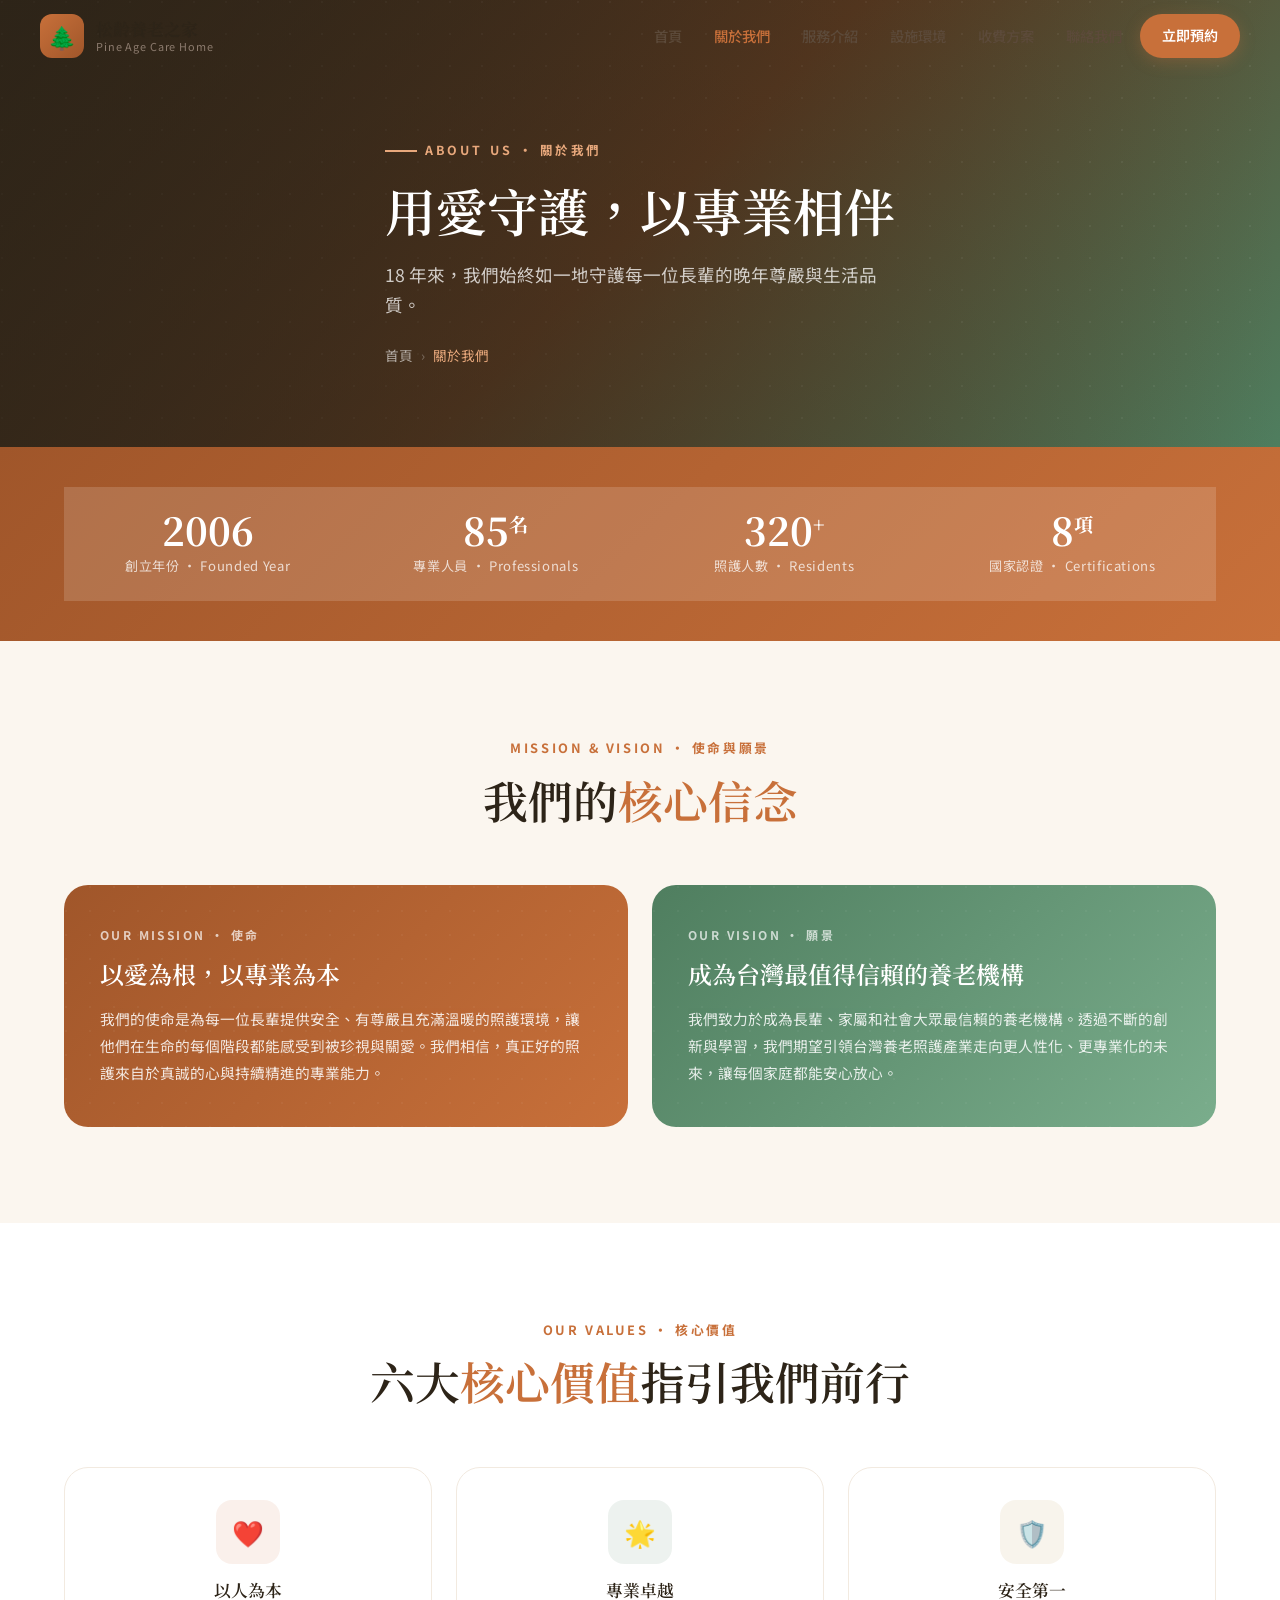
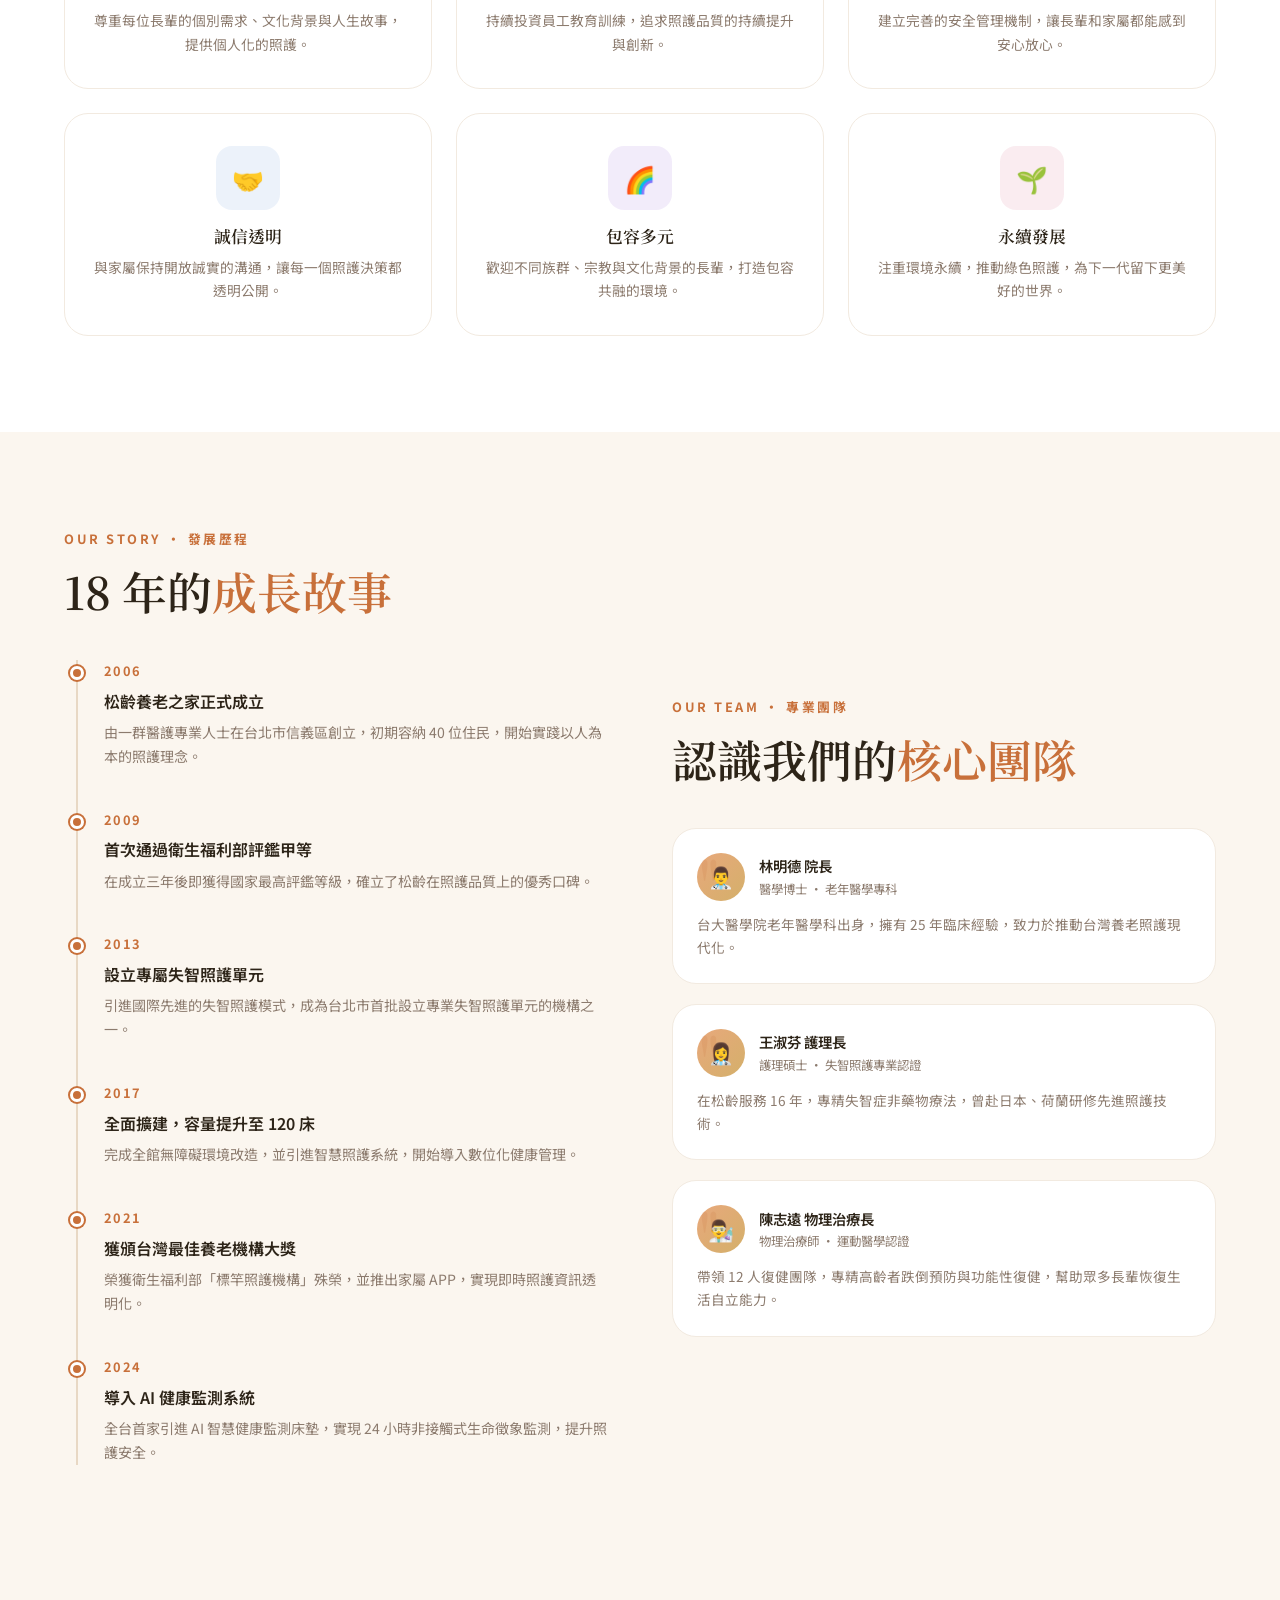
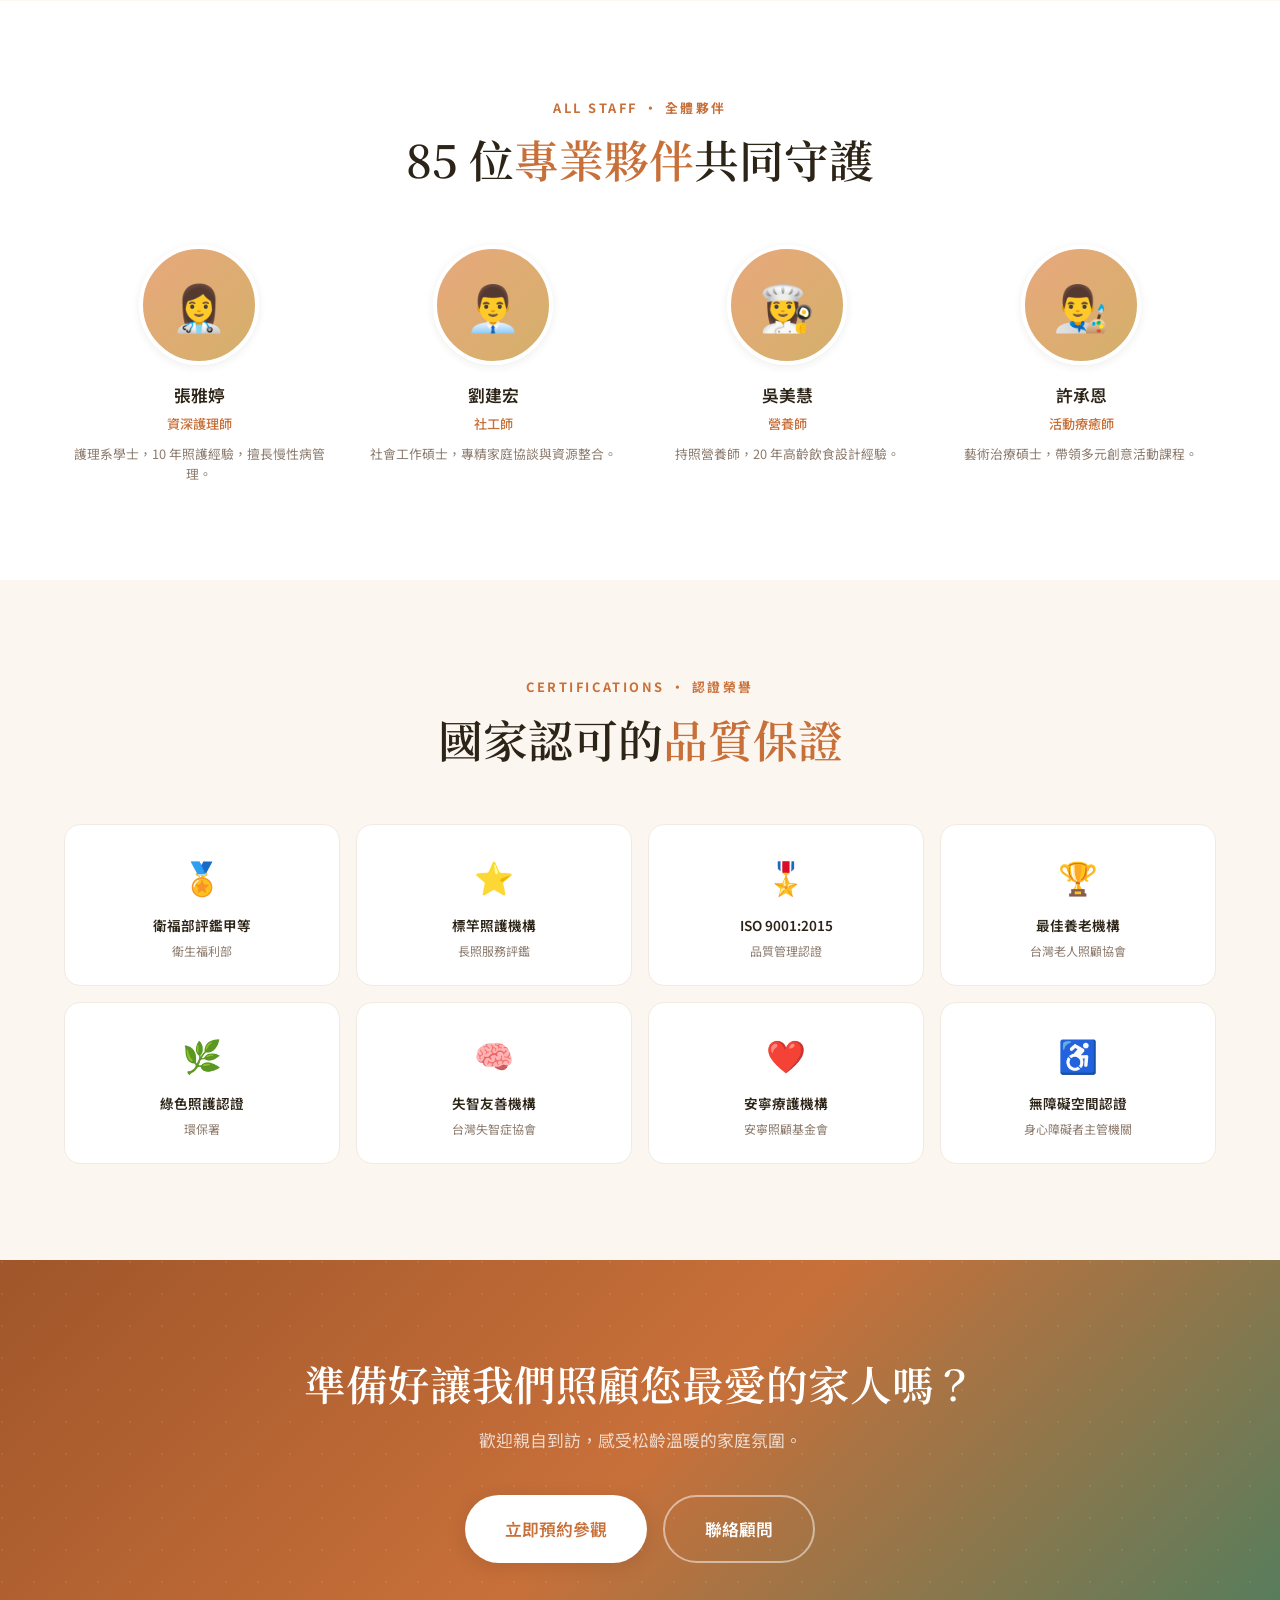
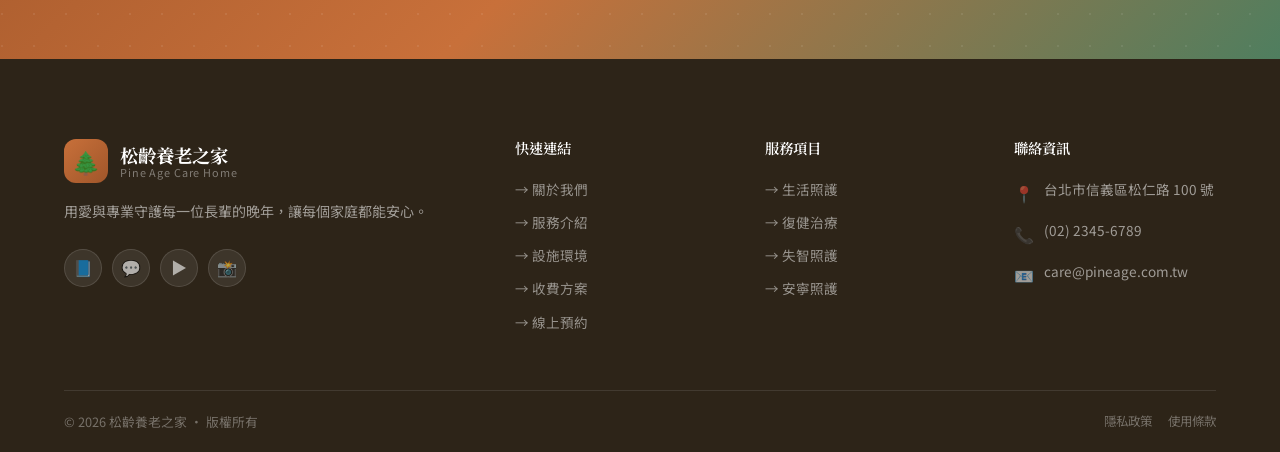
==== about.html @ 7d37696f "Initial commit: 松齡養老之家網站" ====
<!DOCTYPE html>
<html lang="zh-TW">
<head>
  <meta charset="UTF-8">
  <meta name="viewport" content="width=device-width, initial-scale=1.0">
  <title>關於我們 | 松齡養老之家</title>
  <link rel="stylesheet" href="css/style.css">
  <style>
    .timeline { position: relative; padding-left: 40px; }
    .timeline::before { content:''; position:absolute; left:12px; top:0; bottom:0; width:2px; background:var(--border); }

    .timeline-item { position:relative; margin-bottom:40px; }
    .timeline-item::before {
      content:'';
      position:absolute;
      left:-34px; top:6px;
      width:14px; height:14px;
      border-radius:50%;
      background:var(--primary);
      border:3px solid var(--bg-white);
      box-shadow:0 0 0 2px var(--primary);
    }

    .timeline-year { font-size:.8rem; font-weight:700; color:var(--primary); letter-spacing:.1em; margin-bottom:6px; }
    .timeline-title { font-size:1rem; font-weight:600; margin-bottom:6px; }
    .timeline-desc { font-size:.88rem; color:var(--text-light); line-height:1.7; }

    .values-grid { display:grid; grid-template-columns:repeat(3,1fr); gap:24px; }
    @media(max-width:800px){ .values-grid{ grid-template-columns:1fr 1fr; } }
    @media(max-width:500px){ .values-grid{ grid-template-columns:1fr; } }

    .value-card { padding:32px 28px; text-align:center; }
    .value-card .card-icon { margin:0 auto 16px; }
    .value-card h3 { font-size:1.05rem; margin-bottom:8px; }
    .value-card p  { font-size:.86rem; color:var(--text-light); line-height:1.7; }

    .cert-grid { display:grid; grid-template-columns:repeat(4,1fr); gap:16px; }
    @media(max-width:800px){ .cert-grid{ grid-template-columns:repeat(2,1fr); } }

    .cert-card {
      background:var(--bg-white);
      border:1.5px solid var(--border-light);
      border-radius:var(--radius-md);
      padding:24px 20px;
      text-align:center;
      transition:var(--transition);
    }
    .cert-card:hover { border-color:var(--gold); transform:translateY(-3px); box-shadow:var(--shadow-sm); }
    .cert-icon { font-size:2rem; margin-bottom:10px; }
    .cert-name { font-size:.85rem; font-weight:600; margin-bottom:4px; }
    .cert-org  { font-size:.75rem; color:var(--text-light); }

    .mission-vision {
      display:grid; grid-template-columns:1fr 1fr; gap:24px;
    }
    @media(max-width:600px){ .mission-vision{ grid-template-columns:1fr; } }

    .mv-card {
      padding:40px 36px;
      border-radius:var(--radius-lg);
      position:relative;
      overflow:hidden;
    }
    .mv-card::before {
      content:'';
      position:absolute; inset:0;
      opacity:.04;
      background-image:radial-gradient(circle at 2px 2px,currentColor 1px,transparent 0);
      background-size:24px 24px;
    }
    .mv-card.mission { background:linear-gradient(135deg,var(--primary-dark),var(--primary)); color:#fff; }
    .mv-card.vision  { background:linear-gradient(135deg,var(--secondary),var(--secondary-light)); color:#fff; }

    .mv-label { font-size:.75rem; font-weight:700; letter-spacing:.2em; text-transform:uppercase; opacity:.7; margin-bottom:12px; }
    .mv-card h3 { font-size:1.5rem; margin-bottom:16px; color:#fff; }
    .mv-card p  { font-size:.92rem; line-height:1.85; opacity:.85; }
  </style>
</head>
<body>

<nav class="navbar scrolled" id="navbar">
  <div class="nav-inner">
    <a href="index.html" class="nav-logo">
      <div class="nav-logo-icon">🌲</div>
      <div class="nav-logo-text">
        <div class="nav-logo-zh">松齡養老之家</div>
        <div class="nav-logo-en">Pine Age Care Home</div>
      </div>
    </a>
    <div class="nav-links" id="navLinks">
      <a href="index.html"      class="nav-link">首頁</a>
      <a href="about.html"      class="nav-link active">關於我們</a>
      <a href="services.html"   class="nav-link">服務介紹</a>
      <a href="facilities.html" class="nav-link">設施環境</a>
      <a href="pricing.html"    class="nav-link">收費方案</a>
      <a href="contact.html"    class="nav-link">聯絡我們</a>
      <a href="booking.html"    class="nav-link nav-cta">立即預約</a>
    </div>
    <button class="nav-hamburger" id="hamburger"><span></span><span></span><span></span></button>
  </div>
</nav>

<!-- Hero -->
<section class="page-hero">
  <div class="page-hero-bg"></div>
  <div class="page-hero-pattern"></div>
  <div class="page-hero-overlay"></div>
  <div class="container page-hero-content">
    <div class="page-hero-label">About Us · 關於我們</div>
    <h1>用愛守護，以專業相伴</h1>
    <p>18 年來，我們始終如一地守護每一位長輩的晚年尊嚴與生活品質。</p>
    <div class="breadcrumb">
      <a href="index.html">首頁</a>
      <span class="sep">›</span>
      <span class="current">關於我們</span>
    </div>
  </div>
</section>

<!-- Stats -->
<div class="stats-bar">
  <div class="container">
    <div class="stats-grid">
      <div class="stat-item reveal">
        <div class="stat-number"><span data-count="2006">0</span></div>
        <div class="stat-label">創立年份 · Founded Year</div>
      </div>
      <div class="stat-item reveal delay-1">
        <div class="stat-number"><span data-count="85">0</span><sup>名</sup></div>
        <div class="stat-label">專業人員 · Professionals</div>
      </div>
      <div class="stat-item reveal delay-2">
        <div class="stat-number"><span data-count="320">0</span><sup>+</sup></div>
        <div class="stat-label">照護人數 · Residents</div>
      </div>
      <div class="stat-item reveal delay-3">
        <div class="stat-number"><span data-count="8">0</span><sup>項</sup></div>
        <div class="stat-label">國家認證 · Certifications</div>
      </div>
    </div>
  </div>
</div>

<!-- Mission & Vision -->
<section class="section bg-cream">
  <div class="container">
    <div class="section-header center">
      <span class="section-label">Mission & Vision · 使命與願景</span>
      <h2 class="section-title">我們的<span>核心信念</span></h2>
    </div>
    <div class="mission-vision reveal">
      <div class="mv-card mission">
        <div class="mv-label">Our Mission · 使命</div>
        <h3>以愛為根，以專業為本</h3>
        <p>我們的使命是為每一位長輩提供安全、有尊嚴且充滿溫暖的照護環境，讓他們在生命的每個階段都能感受到被珍視與關愛。我們相信，真正好的照護來自於真誠的心與持續精進的專業能力。</p>
      </div>
      <div class="mv-card vision">
        <div class="mv-label">Our Vision · 願景</div>
        <h3>成為台灣最值得信賴的養老機構</h3>
        <p>我們致力於成為長輩、家屬和社會大眾最信賴的養老機構。透過不斷的創新與學習，我們期望引領台灣養老照護產業走向更人性化、更專業化的未來，讓每個家庭都能安心放心。</p>
      </div>
    </div>
  </div>
</section>

<!-- Values -->
<section class="section bg-white">
  <div class="container">
    <div class="section-header center">
      <span class="section-label">Our Values · 核心價值</span>
      <h2 class="section-title">六大<span>核心價值</span>指引我們前行</h2>
    </div>
    <div class="values-grid">
      <div class="card value-card reveal">
        <div class="card-icon orange">❤️</div>
        <h3>以人為本</h3>
        <p>尊重每位長輩的個別需求、文化背景與人生故事，提供個人化的照護。</p>
      </div>
      <div class="card value-card reveal delay-1">
        <div class="card-icon green">🌟</div>
        <h3>專業卓越</h3>
        <p>持續投資員工教育訓練，追求照護品質的持續提升與創新。</p>
      </div>
      <div class="card value-card reveal delay-2">
        <div class="card-icon gold">🛡️</div>
        <h3>安全第一</h3>
        <p>建立完善的安全管理機制，讓長輩和家屬都能感到安心放心。</p>
      </div>
      <div class="card value-card reveal">
        <div class="card-icon blue">🤝</div>
        <h3>誠信透明</h3>
        <p>與家屬保持開放誠實的溝通，讓每一個照護決策都透明公開。</p>
      </div>
      <div class="card value-card reveal delay-1">
        <div class="card-icon purple">🌈</div>
        <h3>包容多元</h3>
        <p>歡迎不同族群、宗教與文化背景的長輩，打造包容共融的環境。</p>
      </div>
      <div class="card value-card reveal delay-2">
        <div class="card-icon rose">🌱</div>
        <h3>永續發展</h3>
        <p>注重環境永續，推動綠色照護，為下一代留下更美好的世界。</p>
      </div>
    </div>
  </div>
</section>

<!-- History Timeline -->
<section class="section bg-cream">
  <div class="container">
    <div class="grid-2" style="gap:64px;">
      <div class="reveal">
        <span class="section-label">Our Story · 發展歷程</span>
        <h2 class="section-title" style="margin-bottom:40px;">18 年的<span>成長故事</span></h2>
        <div class="timeline">
          <div class="timeline-item">
            <div class="timeline-year">2006</div>
            <div class="timeline-title">松齡養老之家正式成立</div>
            <div class="timeline-desc">由一群醫護專業人士在台北市信義區創立，初期容納 40 位住民，開始實踐以人為本的照護理念。</div>
          </div>
          <div class="timeline-item">
            <div class="timeline-year">2009</div>
            <div class="timeline-title">首次通過衛生福利部評鑑甲等</div>
            <div class="timeline-desc">在成立三年後即獲得國家最高評鑑等級，確立了松齡在照護品質上的優秀口碑。</div>
          </div>
          <div class="timeline-item">
            <div class="timeline-year">2013</div>
            <div class="timeline-title">設立專屬失智照護單元</div>
            <div class="timeline-desc">引進國際先進的失智照護模式，成為台北市首批設立專業失智照護單元的機構之一。</div>
          </div>
          <div class="timeline-item">
            <div class="timeline-year">2017</div>
            <div class="timeline-title">全面擴建，容量提升至 120 床</div>
            <div class="timeline-desc">完成全館無障礙環境改造，並引進智慧照護系統，開始導入數位化健康管理。</div>
          </div>
          <div class="timeline-item">
            <div class="timeline-year">2021</div>
            <div class="timeline-title">獲頒台灣最佳養老機構大獎</div>
            <div class="timeline-desc">榮獲衛生福利部「標竿照護機構」殊榮，並推出家屬 APP，實現即時照護資訊透明化。</div>
          </div>
          <div class="timeline-item">
            <div class="timeline-year">2024</div>
            <div class="timeline-title">導入 AI 健康監測系統</div>
            <div class="timeline-desc">全台首家引進 AI 智慧健康監測床墊，實現 24 小時非接觸式生命徵象監測，提升照護安全。</div>
          </div>
        </div>
      </div>

      <div class="reveal delay-2">
        <span class="section-label">Our Team · 專業團隊</span>
        <h2 class="section-title" style="margin-bottom:40px;">認識我們的<span>核心團隊</span></h2>
        <div style="display:flex;flex-direction:column;gap:20px;">
          <div class="testimonial-card" style="padding:24px;">
            <div class="testimonial-author" style="margin-bottom:12px;">
              <div class="testimonial-avatar">👨‍⚕️</div>
              <div>
                <div class="testimonial-name">林明德 院長</div>
                <div class="testimonial-role">醫學博士 · 老年醫學專科</div>
              </div>
            </div>
            <p style="font-size:.85rem;color:var(--text-light);line-height:1.7;">台大醫學院老年醫學科出身，擁有 25 年臨床經驗，致力於推動台灣養老照護現代化。</p>
          </div>
          <div class="testimonial-card" style="padding:24px;">
            <div class="testimonial-author" style="margin-bottom:12px;">
              <div class="testimonial-avatar">👩‍⚕️</div>
              <div>
                <div class="testimonial-name">王淑芬 護理長</div>
                <div class="testimonial-role">護理碩士 · 失智照護專業認證</div>
              </div>
            </div>
            <p style="font-size:.85rem;color:var(--text-light);line-height:1.7;">在松齡服務 16 年，專精失智症非藥物療法，曾赴日本、荷蘭研修先進照護技術。</p>
          </div>
          <div class="testimonial-card" style="padding:24px;">
            <div class="testimonial-author" style="margin-bottom:12px;">
              <div class="testimonial-avatar">👨‍🔬</div>
              <div>
                <div class="testimonial-name">陳志遠 物理治療長</div>
                <div class="testimonial-role">物理治療師 · 運動醫學認證</div>
              </div>
            </div>
            <p style="font-size:.85rem;color:var(--text-light);line-height:1.7;">帶領 12 人復健團隊，專精高齡者跌倒預防與功能性復健，幫助眾多長輩恢復生活自立能力。</p>
          </div>
        </div>
      </div>
    </div>
  </div>
</section>

<!-- Full Team -->
<section class="section bg-white">
  <div class="container">
    <div class="section-header center">
      <span class="section-label">All Staff · 全體夥伴</span>
      <h2 class="section-title">85 位<span>專業夥伴</span>共同守護</h2>
    </div>
    <div class="team-grid">
      <div class="team-card reveal">
        <div class="team-avatar">👩‍⚕️</div>
        <div class="team-name">張雅婷</div>
        <div class="team-title">資深護理師</div>
        <div class="team-bio">護理系學士，10 年照護經驗，擅長慢性病管理。</div>
      </div>
      <div class="team-card reveal delay-1">
        <div class="team-avatar">👨‍💼</div>
        <div class="team-name">劉建宏</div>
        <div class="team-title">社工師</div>
        <div class="team-bio">社會工作碩士，專精家庭協談與資源整合。</div>
      </div>
      <div class="team-card reveal delay-2">
        <div class="team-avatar">👩‍🍳</div>
        <div class="team-name">吳美慧</div>
        <div class="team-title">營養師</div>
        <div class="team-bio">持照營養師，20 年高齡飲食設計經驗。</div>
      </div>
      <div class="team-card reveal delay-3">
        <div class="team-avatar">👨‍🎨</div>
        <div class="team-name">許承恩</div>
        <div class="team-title">活動療癒師</div>
        <div class="team-bio">藝術治療碩士，帶領多元創意活動課程。</div>
      </div>
    </div>
  </div>
</section>

<!-- Certifications -->
<section class="section bg-cream">
  <div class="container">
    <div class="section-header center">
      <span class="section-label">Certifications · 認證榮譽</span>
      <h2 class="section-title">國家認可的<span>品質保證</span></h2>
    </div>
    <div class="cert-grid">
      <div class="cert-card reveal">
        <div class="cert-icon">🏅</div>
        <div class="cert-name">衛福部評鑑甲等</div>
        <div class="cert-org">衛生福利部</div>
      </div>
      <div class="cert-card reveal delay-1">
        <div class="cert-icon">⭐</div>
        <div class="cert-name">標竿照護機構</div>
        <div class="cert-org">長照服務評鑑</div>
      </div>
      <div class="cert-card reveal delay-2">
        <div class="cert-icon">🎖️</div>
        <div class="cert-name">ISO 9001:2015</div>
        <div class="cert-org">品質管理認證</div>
      </div>
      <div class="cert-card reveal delay-3">
        <div class="cert-icon">🏆</div>
        <div class="cert-name">最佳養老機構</div>
        <div class="cert-org">台灣老人照顧協會</div>
      </div>
      <div class="cert-card reveal">
        <div class="cert-icon">🌿</div>
        <div class="cert-name">綠色照護認證</div>
        <div class="cert-org">環保署</div>
      </div>
      <div class="cert-card reveal delay-1">
        <div class="cert-icon">🧠</div>
        <div class="cert-name">失智友善機構</div>
        <div class="cert-org">台灣失智症協會</div>
      </div>
      <div class="cert-card reveal delay-2">
        <div class="cert-icon">❤️</div>
        <div class="cert-name">安寧療護機構</div>
        <div class="cert-org">安寧照顧基金會</div>
      </div>
      <div class="cert-card reveal delay-3">
        <div class="cert-icon">♿</div>
        <div class="cert-name">無障礙空間認證</div>
        <div class="cert-org">身心障礙者主管機關</div>
      </div>
    </div>
  </div>
</section>

<!-- CTA -->
<section class="cta-section">
  <div class="container" style="position:relative;z-index:1;">
    <h2>準備好讓我們照顧您最愛的家人嗎？</h2>
    <p>歡迎親自到訪，感受松齡溫暖的家庭氛圍。</p>
    <div class="cta-buttons">
      <a href="booking.html" class="btn btn-white btn-lg">立即預約參觀</a>
      <a href="contact.html" class="btn btn-secondary btn-lg" style="border-color:rgba(255,255,255,.5);color:#fff;">聯絡顧問</a>
    </div>
  </div>
</section>

<!-- Footer -->
<footer class="footer">
  <div class="container">
    <div class="footer-grid">
      <div class="footer-brand">
        <div class="nav-logo" style="margin-bottom:16px;">
          <div class="nav-logo-icon">🌲</div>
          <div class="nav-logo-text">
            <div class="nav-logo-zh">松齡養老之家</div>
            <div class="nav-logo-en">Pine Age Care Home</div>
          </div>
        </div>
        <p class="footer-desc">用愛與專業守護每一位長輩的晚年，讓每個家庭都能安心。</p>
        <div class="footer-social">
          <a href="#" class="social-btn">📘</a>
          <a href="#" class="social-btn">💬</a>
          <a href="#" class="social-btn">▶️</a>
          <a href="#" class="social-btn">📸</a>
        </div>
      </div>
      <div class="footer-col">
        <h4>快速連結</h4>
        <div class="footer-links">
          <a href="about.html"      class="footer-link">→ 關於我們</a>
          <a href="services.html"   class="footer-link">→ 服務介紹</a>
          <a href="facilities.html" class="footer-link">→ 設施環境</a>
          <a href="pricing.html"    class="footer-link">→ 收費方案</a>
          <a href="booking.html"    class="footer-link">→ 線上預約</a>
        </div>
      </div>
      <div class="footer-col">
        <h4>服務項目</h4>
        <div class="footer-links">
          <a href="services.html" class="footer-link">→ 生活照護</a>
          <a href="services.html" class="footer-link">→ 復健治療</a>
          <a href="services.html" class="footer-link">→ 失智照護</a>
          <a href="services.html" class="footer-link">→ 安寧照護</a>
        </div>
      </div>
      <div class="footer-col">
        <h4>聯絡資訊</h4>
        <div class="footer-contact-item"><span class="footer-contact-icon">📍</span><span>台北市信義區松仁路 100 號</span></div>
        <div class="footer-contact-item"><span class="footer-contact-icon">📞</span><span>(02) 2345-6789</span></div>
        <div class="footer-contact-item"><span class="footer-contact-icon">📧</span><span>care@pineage.com.tw</span></div>
      </div>
    </div>
    <div class="footer-bottom">
      <div class="footer-copy">© 2026 松齡養老之家 · 版權所有</div>
      <div class="footer-legal"><a href="#">隱私政策</a><a href="#">使用條款</a></div>
    </div>
  </div>
</footer>

<button class="back-to-top" id="backToTop">↑</button>
<div class="toast" id="toast"></div>
<script src="js/main.js"></script>
</body>
</html>
---- css/style.css ----
/* =============================================
   全局樣式 / Global Styles
   ============================================= */
@import url('https://fonts.googleapis.com/css2?family=Noto+Serif+TC:wght@300;400;500;600;700&family=Noto+Sans+TC:wght@300;400;500;700&family=Playfair+Display:ital,wght@0,400;0,700;1,400&display=swap');

:root {
  --primary:        #C8703A;
  --primary-light:  #E8A87C;
  --primary-dark:   #A0562A;
  --secondary:      #4F7E5F;
  --secondary-light:#7AAD8C;
  --gold:           #B8934A;
  --gold-light:     #D4B06A;
  --bg-cream:       #FBF6EF;
  --bg-light:       #FFF9F4;
  --bg-white:       #FFFFFF;
  --text-dark:      #2D2418;
  --text-medium:    #5C4A3A;
  --text-light:     #8C7B6E;
  --border:         #E8D8C4;
  --border-light:   #F2EAE0;
  --shadow-sm:      0 2px 8px rgba(45,36,24,.08);
  --shadow-md:      0 8px 32px rgba(45,36,24,.12);
  --shadow-lg:      0 16px 64px rgba(45,36,24,.16);
  --radius-sm:      8px;
  --radius-md:      16px;
  --radius-lg:      24px;
  --radius-xl:      40px;
  --transition:     all .3s cubic-bezier(.4,0,.2,1);
}

*, *::before, *::after { box-sizing: border-box; margin: 0; padding: 0; }

html { scroll-behavior: smooth; font-size: 16px; }

body {
  font-family: 'Noto Sans TC', 'Helvetica Neue', Arial, sans-serif;
  color: var(--text-dark);
  background: var(--bg-cream);
  line-height: 1.7;
  overflow-x: hidden;
}

img { max-width: 100%; display: block; }
a  { text-decoration: none; color: inherit; }
ul { list-style: none; }

h1,h2,h3,h4,h5 {
  font-family: 'Noto Serif TC', 'Times New Roman', serif;
  line-height: 1.3;
  font-weight: 600;
}

.container { max-width: 1200px; margin: 0 auto; padding: 0 24px; }
.section    { padding: 96px 0; }
.section-sm { padding: 64px 0; }

/* =============================================
   Typography
   ============================================= */
.section-label {
  font-size: .8rem;
  font-weight: 700;
  letter-spacing: .2em;
  text-transform: uppercase;
  color: var(--primary);
  margin-bottom: 12px;
  display: block;
}

.section-title {
  font-size: clamp(1.8rem, 4vw, 2.8rem);
  color: var(--text-dark);
  margin-bottom: 16px;
}

.section-title span { color: var(--primary); }

.section-subtitle {
  font-size: 1.05rem;
  color: var(--text-light);
  max-width: 600px;
  line-height: 1.8;
}

.section-header         { margin-bottom: 56px; }
.section-header.center  { text-align: center; }
.section-header.center .section-subtitle { margin: 0 auto; }

/* =============================================
   Navigation
   ============================================= */
.navbar {
  position: fixed;
  top: 0; left: 0; right: 0;
  z-index: 1000;
  padding: 0 24px;
  transition: var(--transition);
}

.navbar.transparent { background: transparent; }
.navbar.scrolled {
  background: rgba(255,249,244,.97);
  backdrop-filter: blur(12px);
  -webkit-backdrop-filter: blur(12px);
  box-shadow: var(--shadow-sm);
}

.nav-inner {
  max-width: 1200px;
  margin: 0 auto;
  display: flex;
  align-items: center;
  justify-content: space-between;
  height: 72px;
}

.nav-logo {
  display: flex;
  align-items: center;
  gap: 12px;
}

.nav-logo-icon {
  width: 44px; height: 44px;
  background: linear-gradient(135deg, var(--primary), var(--primary-dark));
  border-radius: 12px;
  display: flex; align-items: center; justify-content: center;
  font-size: 1.4rem;
}

.nav-logo-text { line-height: 1.2; }
.nav-logo-zh   { font-family: 'Noto Serif TC', serif; font-size: 1.05rem; font-weight: 700; color: var(--text-dark); }
.nav-logo-en   { font-size: .68rem; color: var(--text-light); letter-spacing: .08em; }

.nav-links {
  display: flex;
  align-items: center;
  gap: 4px;
}

.nav-link {
  padding: 8px 14px;
  border-radius: var(--radius-sm);
  font-size: .9rem;
  font-weight: 500;
  color: var(--text-medium);
  transition: var(--transition);
  position: relative;
}

.nav-link:hover { color: var(--primary); background: rgba(200,112,58,.06); }
.nav-link.active { color: var(--primary); }

.nav-cta {
  padding: 10px 22px;
  background: var(--primary);
  color: #fff !important;
  border-radius: var(--radius-xl);
  font-weight: 600;
  font-size: .88rem;
  transition: var(--transition);
  box-shadow: 0 4px 16px rgba(200,112,58,.3);
}

.nav-cta:hover {
  background: var(--primary-dark);
  transform: translateY(-1px);
  box-shadow: 0 6px 20px rgba(200,112,58,.4);
}

.nav-hamburger {
  display: none;
  flex-direction: column;
  gap: 5px;
  cursor: pointer;
  padding: 8px;
  border-radius: var(--radius-sm);
  transition: var(--transition);
}

.nav-hamburger span {
  width: 24px; height: 2px;
  background: var(--text-dark);
  border-radius: 2px;
  transition: var(--transition);
}

.nav-hamburger.active span:nth-child(1) { transform: rotate(45deg) translate(5px, 5px); }
.nav-hamburger.active span:nth-child(2) { opacity: 0; }
.nav-hamburger.active span:nth-child(3) { transform: rotate(-45deg) translate(5px, -5px); }

@media (max-width: 900px) {
  .nav-hamburger { display: flex; }
  .nav-links {
    position: fixed;
    top: 72px; left: 0; right: 0;
    background: rgba(255,249,244,.98);
    backdrop-filter: blur(12px);
    flex-direction: column;
    padding: 24px;
    gap: 8px;
    transform: translateY(-120%);
    transition: var(--transition);
    box-shadow: var(--shadow-md);
  }
  .nav-links.open { transform: translateY(0); }
  .nav-link { width: 100%; text-align: center; padding: 12px; }
}

/* =============================================
   Buttons
   ============================================= */
.btn {
  display: inline-flex;
  align-items: center;
  gap: 8px;
  padding: 14px 32px;
  border-radius: var(--radius-xl);
  font-weight: 600;
  font-size: .95rem;
  cursor: pointer;
  border: none;
  transition: var(--transition);
  font-family: inherit;
}

.btn-primary {
  background: var(--primary);
  color: #fff;
  box-shadow: 0 4px 20px rgba(200,112,58,.35);
}

.btn-primary:hover {
  background: var(--primary-dark);
  transform: translateY(-2px);
  box-shadow: 0 8px 28px rgba(200,112,58,.45);
}

.btn-secondary {
  background: transparent;
  color: var(--primary);
  border: 2px solid var(--primary);
}

.btn-secondary:hover {
  background: var(--primary);
  color: #fff;
  transform: translateY(-2px);
}

.btn-white {
  background: #fff;
  color: var(--primary);
  box-shadow: 0 4px 20px rgba(0,0,0,.1);
}

.btn-white:hover {
  transform: translateY(-2px);
  box-shadow: 0 8px 28px rgba(0,0,0,.15);
}

.btn-gold {
  background: linear-gradient(135deg, var(--gold), var(--gold-light));
  color: #fff;
  box-shadow: 0 4px 20px rgba(184,147,74,.35);
}

.btn-gold:hover {
  transform: translateY(-2px);
  box-shadow: 0 8px 28px rgba(184,147,74,.45);
}

.btn-lg { padding: 18px 40px; font-size: 1.05rem; }
.btn-sm { padding: 10px 22px; font-size: .85rem; }

/* =============================================
   Hero
   ============================================= */
.page-hero {
  min-height: 400px;
  display: flex;
  align-items: center;
  position: relative;
  overflow: hidden;
  padding: 140px 0 80px;
}

.page-hero-bg {
  position: absolute;
  inset: 0;
  background: linear-gradient(135deg, #2D2418 0%, #5C3A20 50%, #4F7E5F 100%);
}

.page-hero-pattern {
  position: absolute;
  inset: 0;
  opacity: .06;
  background-image: radial-gradient(circle at 2px 2px, #fff 1px, transparent 0);
  background-size: 32px 32px;
}

.page-hero-overlay {
  position: absolute;
  inset: 0;
  background: linear-gradient(to right, rgba(45,36,24,.7) 0%, transparent 100%);
}

.page-hero-content { position: relative; z-index: 1; }

.page-hero-label {
  font-size: .78rem;
  font-weight: 700;
  letter-spacing: .25em;
  text-transform: uppercase;
  color: var(--primary-light);
  margin-bottom: 16px;
  display: flex;
  align-items: center;
  gap: 8px;
}

.page-hero-label::before {
  content: '';
  width: 32px; height: 2px;
  background: var(--primary-light);
}

.page-hero h1 {
  font-size: clamp(2rem, 5vw, 3.2rem);
  color: #fff;
  margin-bottom: 16px;
}

.page-hero p {
  font-size: 1.1rem;
  color: rgba(255,255,255,.75);
  max-width: 500px;
}

.breadcrumb {
  display: flex;
  align-items: center;
  gap: 8px;
  margin-top: 24px;
  font-size: .85rem;
  color: rgba(255,255,255,.6);
}

.breadcrumb a { color: rgba(255,255,255,.6); transition: var(--transition); }
.breadcrumb a:hover { color: var(--primary-light); }
.breadcrumb .sep { opacity: .5; }
.breadcrumb .current { color: var(--primary-light); }

/* =============================================
   Cards
   ============================================= */
.card {
  background: var(--bg-white);
  border-radius: var(--radius-lg);
  border: 1px solid var(--border-light);
  overflow: hidden;
  transition: var(--transition);
}

.card:hover {
  transform: translateY(-4px);
  box-shadow: var(--shadow-md);
}

.card-icon {
  width: 64px; height: 64px;
  border-radius: var(--radius-md);
  display: flex;
  align-items: center;
  justify-content: center;
  font-size: 1.6rem;
  margin-bottom: 20px;
}

.card-icon.orange  { background: rgba(200,112,58,.1); }
.card-icon.green   { background: rgba(79,126,95,.1); }
.card-icon.gold    { background: rgba(184,147,74,.1); }
.card-icon.blue    { background: rgba(74,124,200,.1); }
.card-icon.purple  { background: rgba(124,74,200,.1); }
.card-icon.rose    { background: rgba(200,74,112,.1); }

/* =============================================
   Forms
   ============================================= */
.form-group { margin-bottom: 24px; }

.form-label {
  display: block;
  font-size: .88rem;
  font-weight: 600;
  color: var(--text-medium);
  margin-bottom: 8px;
}

.form-label .required { color: var(--primary); margin-left: 2px; }

.form-control {
  width: 100%;
  padding: 14px 18px;
  border: 1.5px solid var(--border);
  border-radius: var(--radius-sm);
  font-size: .95rem;
  font-family: inherit;
  color: var(--text-dark);
  background: var(--bg-white);
  transition: var(--transition);
  outline: none;
}

.form-control:focus {
  border-color: var(--primary);
  box-shadow: 0 0 0 3px rgba(200,112,58,.1);
}

.form-control::placeholder { color: var(--text-light); }

select.form-control { cursor: pointer; }
textarea.form-control { resize: vertical; min-height: 120px; }

.form-row { display: grid; grid-template-columns: 1fr 1fr; gap: 20px; }
@media (max-width: 600px) { .form-row { grid-template-columns: 1fr; } }

.form-check {
  display: flex;
  align-items: center;
  gap: 10px;
  cursor: pointer;
  font-size: .9rem;
  color: var(--text-medium);
}

.form-check input[type="checkbox"],
.form-check input[type="radio"] {
  width: 18px; height: 18px;
  accent-color: var(--primary);
  cursor: pointer;
}

/* =============================================
   Stats Bar
   ============================================= */
.stats-bar {
  background: linear-gradient(135deg, var(--primary-dark) 0%, var(--primary) 100%);
  padding: 40px 0;
}

.stats-grid {
  display: grid;
  grid-template-columns: repeat(4, 1fr);
  gap: 1px;
  background: rgba(255,255,255,.15);
}

@media (max-width: 700px) { .stats-grid { grid-template-columns: repeat(2, 1fr); } }

.stat-item {
  background: transparent;
  padding: 24px;
  text-align: center;
}

.stat-number {
  font-family: 'Noto Serif TC', serif;
  font-size: 2.4rem;
  font-weight: 700;
  color: #fff;
  line-height: 1;
  margin-bottom: 6px;
}

.stat-number sup { font-size: 1.2rem; }
.stat-label { font-size: .82rem; color: rgba(255,255,255,.75); letter-spacing: .05em; }

/* =============================================
   Testimonials
   ============================================= */
.testimonial-card {
  background: var(--bg-white);
  border-radius: var(--radius-lg);
  padding: 36px;
  border: 1px solid var(--border-light);
  position: relative;
}

.testimonial-card::before {
  content: '"';
  font-family: 'Playfair Display', serif;
  font-size: 5rem;
  color: var(--primary);
  opacity: .15;
  position: absolute;
  top: 16px; left: 24px;
  line-height: 1;
}

.testimonial-stars { color: #F5A623; font-size: 1.1rem; margin-bottom: 16px; }
.testimonial-text { color: var(--text-medium); line-height: 1.8; margin-bottom: 24px; font-size: .95rem; }

.testimonial-author {
  display: flex;
  align-items: center;
  gap: 14px;
}

.testimonial-avatar {
  width: 48px; height: 48px;
  border-radius: 50%;
  display: flex;
  align-items: center;
  justify-content: center;
  font-size: 1.3rem;
  background: linear-gradient(135deg, var(--primary-light), var(--gold-light));
  flex-shrink: 0;
}

.testimonial-name { font-weight: 600; font-size: .9rem; }
.testimonial-role { font-size: .78rem; color: var(--text-light); }

/* =============================================
   Gallery / Lightbox
   ============================================= */
.gallery-grid {
  display: grid;
  grid-template-columns: repeat(3, 1fr);
  gap: 16px;
}

@media (max-width: 768px) { .gallery-grid { grid-template-columns: repeat(2, 1fr); } }
@media (max-width: 480px) { .gallery-grid { grid-template-columns: 1fr; } }

.gallery-item {
  border-radius: var(--radius-md);
  overflow: hidden;
  cursor: pointer;
  position: relative;
  aspect-ratio: 4/3;
  background: var(--bg-cream);
}

.gallery-item.tall { grid-row: span 2; aspect-ratio: auto; }
.gallery-item.wide { grid-column: span 2; }

.gallery-thumb {
  width: 100%; height: 100%;
  object-fit: cover;
  transition: transform .5s ease;
}

.gallery-item:hover .gallery-thumb { transform: scale(1.05); }

.gallery-overlay {
  position: absolute;
  inset: 0;
  background: linear-gradient(to top, rgba(45,36,24,.7) 0%, transparent 60%);
  opacity: 0;
  transition: var(--transition);
  display: flex;
  align-items: flex-end;
  padding: 20px;
}

.gallery-item:hover .gallery-overlay { opacity: 1; }

.gallery-caption { color: #fff; font-size: .88rem; font-weight: 500; }

.gallery-zoom {
  position: absolute;
  top: 50%; left: 50%;
  transform: translate(-50%, -50%) scale(.7);
  opacity: 0;
  width: 48px; height: 48px;
  background: rgba(255,255,255,.9);
  border-radius: 50%;
  display: flex;
  align-items: center;
  justify-content: center;
  font-size: 1.2rem;
  transition: var(--transition);
}

.gallery-item:hover .gallery-zoom {
  opacity: 1;
  transform: translate(-50%, -50%) scale(1);
}

/* Lightbox */
.lightbox {
  position: fixed;
  inset: 0;
  z-index: 9999;
  background: rgba(0,0,0,.95);
  display: flex;
  align-items: center;
  justify-content: center;
  opacity: 0;
  pointer-events: none;
  transition: opacity .3s ease;
}

.lightbox.open { opacity: 1; pointer-events: all; }

.lightbox-img {
  max-width: 90vw;
  max-height: 85vh;
  border-radius: var(--radius-md);
  object-fit: contain;
}

.lightbox-close {
  position: absolute;
  top: 24px; right: 24px;
  width: 44px; height: 44px;
  background: rgba(255,255,255,.1);
  border: 1px solid rgba(255,255,255,.2);
  border-radius: 50%;
  color: #fff;
  font-size: 1.2rem;
  cursor: pointer;
  display: flex;
  align-items: center;
  justify-content: center;
  transition: var(--transition);
}

.lightbox-close:hover { background: rgba(255,255,255,.2); }

.lightbox-nav {
  position: absolute;
  top: 50%;
  transform: translateY(-50%);
  width: 48px; height: 48px;
  background: rgba(255,255,255,.1);
  border: 1px solid rgba(255,255,255,.2);
  border-radius: 50%;
  color: #fff;
  font-size: 1.3rem;
  cursor: pointer;
  display: flex;
  align-items: center;
  justify-content: center;
  transition: var(--transition);
}

.lightbox-nav:hover { background: rgba(255,255,255,.25); }
.lightbox-prev { left: 24px; }
.lightbox-next { right: 24px; }

.lightbox-caption {
  position: absolute;
  bottom: 24px; left: 0; right: 0;
  text-align: center;
  color: rgba(255,255,255,.8);
  font-size: .9rem;
}

/* =============================================
   Virtual Tour
   ============================================= */
.tour-viewer {
  position: relative;
  width: 100%;
  height: 500px;
  border-radius: var(--radius-lg);
  overflow: hidden;
  background: #1a1a2e;
  cursor: grab;
}

.tour-viewer:active { cursor: grabbing; }

.tour-scene {
  width: 100%;
  height: 100%;
  display: flex;
  transition: background .5s ease;
}

.tour-panorama {
  position: absolute;
  inset: 0;
  display: flex;
  align-items: center;
  justify-content: center;
  overflow: hidden;
}

.tour-bg {
  position: absolute;
  width: 300%;
  height: 100%;
  display: flex;
  align-items: center;
  transition: transform .1s ease-out;
}

.tour-room {
  display: none;
  position: absolute;
  inset: 0;
  align-items: center;
  justify-content: center;
  flex-direction: column;
}

.tour-room.active { display: flex; }

.tour-controls {
  position: absolute;
  bottom: 24px;
  left: 50%;
  transform: translateX(-50%);
  display: flex;
  gap: 8px;
  background: rgba(0,0,0,.5);
  backdrop-filter: blur(8px);
  padding: 12px 20px;
  border-radius: var(--radius-xl);
}

.tour-btn {
  padding: 8px 18px;
  border-radius: var(--radius-xl);
  border: 1.5px solid rgba(255,255,255,.3);
  background: transparent;
  color: rgba(255,255,255,.8);
  font-size: .8rem;
  cursor: pointer;
  font-family: inherit;
  transition: var(--transition);
  white-space: nowrap;
}

.tour-btn.active, .tour-btn:hover {
  background: var(--primary);
  border-color: var(--primary);
  color: #fff;
}

.tour-hotspots {
  position: absolute;
  inset: 0;
  pointer-events: none;
}

.hotspot {
  position: absolute;
  width: 36px; height: 36px;
  background: rgba(200,112,58,.8);
  border: 2px solid #fff;
  border-radius: 50%;
  display: flex;
  align-items: center;
  justify-content: center;
  cursor: pointer;
  pointer-events: all;
  font-size: .85rem;
  color: #fff;
  transition: var(--transition);
  animation: hotspot-pulse 2s infinite;
}

.hotspot:hover { transform: scale(1.2); }

@keyframes hotspot-pulse {
  0%,100% { box-shadow: 0 0 0 0 rgba(200,112,58,.4); }
  50%      { box-shadow: 0 0 0 12px rgba(200,112,58,0); }
}

.hotspot-label {
  position: absolute;
  bottom: calc(100% + 8px);
  left: 50%;
  transform: translateX(-50%);
  background: var(--text-dark);
  color: #fff;
  font-size: .72rem;
  padding: 4px 10px;
  border-radius: var(--radius-sm);
  white-space: nowrap;
  opacity: 0;
  transition: var(--transition);
  pointer-events: none;
}

.hotspot:hover .hotspot-label { opacity: 1; }

.tour-info {
  position: absolute;
  top: 20px; left: 20px;
  background: rgba(0,0,0,.5);
  backdrop-filter: blur(8px);
  padding: 12px 18px;
  border-radius: var(--radius-sm);
  color: #fff;
}

.tour-info-title { font-size: .95rem; font-weight: 600; margin-bottom: 2px; }
.tour-info-sub   { font-size: .75rem; color: rgba(255,255,255,.65); }

.tour-nav-hint {
  position: absolute;
  top: 20px; right: 20px;
  background: rgba(0,0,0,.5);
  backdrop-filter: blur(8px);
  padding: 8px 14px;
  border-radius: var(--radius-sm);
  color: rgba(255,255,255,.7);
  font-size: .75rem;
  display: flex;
  align-items: center;
  gap: 6px;
}

/* =============================================
   Pricing
   ============================================= */
.pricing-grid {
  display: grid;
  grid-template-columns: repeat(3, 1fr);
  gap: 24px;
  align-items: stretch;
}

@media (max-width: 900px) { .pricing-grid { grid-template-columns: 1fr; max-width: 480px; margin: 0 auto; } }

.pricing-card {
  background: var(--bg-white);
  border-radius: var(--radius-lg);
  border: 1.5px solid var(--border-light);
  padding: 40px 36px;
  transition: var(--transition);
  position: relative;
  overflow: hidden;
}

.pricing-card:hover { transform: translateY(-6px); box-shadow: var(--shadow-lg); }

.pricing-card.featured {
  background: linear-gradient(145deg, var(--text-dark) 0%, #3D2A18 100%);
  border-color: var(--primary);
  color: #fff;
}

.pricing-badge {
  position: absolute;
  top: 20px; right: -28px;
  background: var(--gold);
  color: #fff;
  font-size: .72rem;
  font-weight: 700;
  padding: 4px 40px;
  transform: rotate(45deg);
  letter-spacing: .08em;
}

.pricing-tier { font-size: .78rem; font-weight: 700; letter-spacing: .2em; text-transform: uppercase; color: var(--primary); margin-bottom: 8px; }
.pricing-card.featured .pricing-tier { color: var(--primary-light); }

.pricing-name { font-size: 1.6rem; font-weight: 700; margin-bottom: 12px; }
.pricing-desc { font-size: .88rem; color: var(--text-light); margin-bottom: 32px; line-height: 1.6; }
.pricing-card.featured .pricing-desc { color: rgba(255,255,255,.6); }

.pricing-price {
  display: flex;
  align-items: flex-end;
  gap: 4px;
  margin-bottom: 8px;
}

.pricing-currency { font-size: 1.4rem; font-weight: 600; color: var(--primary); line-height: 1.4; }
.pricing-card.featured .pricing-currency { color: var(--primary-light); }
.pricing-amount { font-family: 'Noto Serif TC', serif; font-size: 3rem; font-weight: 700; line-height: 1; }
.pricing-period { font-size: .85rem; color: var(--text-light); margin-bottom: 32px; }
.pricing-card.featured .pricing-period { color: rgba(255,255,255,.5); }

.pricing-features { margin-bottom: 36px; }
.pricing-feature {
  display: flex;
  align-items: center;
  gap: 12px;
  padding: 10px 0;
  border-bottom: 1px solid var(--border-light);
  font-size: .88rem;
  color: var(--text-medium);
}

.pricing-card.featured .pricing-feature { border-color: rgba(255,255,255,.1); color: rgba(255,255,255,.8); }

.pricing-feature:last-child { border-bottom: none; }

.feature-check { color: var(--secondary); font-size: 1rem; flex-shrink: 0; }
.feature-x     { color: #ccc; font-size: 1rem; flex-shrink: 0; }

/* =============================================
   Team Cards
   ============================================= */
.team-grid { display: grid; grid-template-columns: repeat(4, 1fr); gap: 24px; }
@media (max-width: 1000px) { .team-grid { grid-template-columns: repeat(2, 1fr); } }
@media (max-width: 500px)  { .team-grid { grid-template-columns: 1fr; } }

.team-card {
  text-align: center;
  transition: var(--transition);
}

.team-card:hover { transform: translateY(-4px); }

.team-avatar {
  width: 120px; height: 120px;
  border-radius: 50%;
  margin: 0 auto 16px;
  display: flex;
  align-items: center;
  justify-content: center;
  font-size: 2.8rem;
  background: linear-gradient(135deg, var(--primary-light), var(--gold-light));
  border: 4px solid var(--bg-white);
  box-shadow: var(--shadow-sm);
}

.team-name   { font-size: 1.05rem; font-weight: 600; margin-bottom: 4px; }
.team-title  { font-size: .82rem; color: var(--primary); margin-bottom: 8px; font-weight: 500; }
.team-bio    { font-size: .8rem; color: var(--text-light); line-height: 1.6; }

/* =============================================
   FAQ Accordion
   ============================================= */
.faq-item {
  border: 1.5px solid var(--border-light);
  border-radius: var(--radius-md);
  margin-bottom: 12px;
  overflow: hidden;
  transition: var(--transition);
}

.faq-item:hover { border-color: var(--primary); }

.faq-question {
  display: flex;
  align-items: center;
  justify-content: space-between;
  padding: 20px 24px;
  cursor: pointer;
  font-weight: 600;
  font-size: .95rem;
  color: var(--text-dark);
  background: var(--bg-white);
  transition: var(--transition);
  gap: 16px;
}

.faq-question:hover { color: var(--primary); }

.faq-icon {
  width: 28px; height: 28px;
  border-radius: 50%;
  background: var(--bg-cream);
  display: flex;
  align-items: center;
  justify-content: center;
  font-size: .85rem;
  color: var(--primary);
  flex-shrink: 0;
  transition: var(--transition);
}

.faq-item.open .faq-icon { background: var(--primary); color: #fff; transform: rotate(45deg); }

.faq-answer {
  max-height: 0;
  overflow: hidden;
  transition: max-height .35s ease;
  background: var(--bg-light);
}

.faq-answer-inner {
  padding: 0 24px 20px;
  font-size: .9rem;
  color: var(--text-medium);
  line-height: 1.8;
}

.faq-item.open .faq-answer { max-height: 300px; }

/* =============================================
   Booking Steps
   ============================================= */
.booking-steps {
  display: flex;
  align-items: center;
  justify-content: center;
  margin-bottom: 56px;
  gap: 0;
}

.step {
  display: flex;
  align-items: center;
  gap: 12px;
  flex: 1;
  max-width: 200px;
}

.step-num {
  width: 40px; height: 40px;
  border-radius: 50%;
  background: var(--border);
  color: var(--text-light);
  display: flex;
  align-items: center;
  justify-content: center;
  font-weight: 700;
  font-size: .9rem;
  flex-shrink: 0;
  transition: var(--transition);
  border: 2px solid transparent;
}

.step.active .step-num   { background: var(--primary); color: #fff; border-color: var(--primary); }
.step.done .step-num     { background: var(--secondary); color: #fff; border-color: var(--secondary); }
.step-text               { font-size: .8rem; }
.step-label              { font-weight: 600; color: var(--text-dark); font-size: .82rem; }
.step-sublabel           { color: var(--text-light); font-size: .72rem; }
.step.active .step-label { color: var(--primary); }

.step-connector {
  flex: 1;
  height: 2px;
  background: var(--border);
  margin: 0 8px;
  transition: var(--transition);
}

.step-connector.done { background: var(--secondary); }

@media (max-width: 600px) {
  .booking-steps { gap: 4px; }
  .step-text     { display: none; }
}

.booking-panel { display: none; }
.booking-panel.active { display: block; }

.service-options { display: grid; grid-template-columns: repeat(3, 1fr); gap: 16px; margin-bottom: 32px; }
@media (max-width: 700px) { .service-options { grid-template-columns: 1fr; } }

.service-option {
  border: 2px solid var(--border);
  border-radius: var(--radius-md);
  padding: 24px 20px;
  cursor: pointer;
  transition: var(--transition);
  text-align: center;
}

.service-option:hover   { border-color: var(--primary-light); background: rgba(200,112,58,.04); }
.service-option.selected { border-color: var(--primary); background: rgba(200,112,58,.06); }

.service-option-icon { font-size: 2.2rem; margin-bottom: 12px; }
.service-option-name { font-weight: 600; font-size: .95rem; margin-bottom: 4px; }
.service-option-desc { font-size: .78rem; color: var(--text-light); }

.success-box {
  text-align: center;
  padding: 64px 40px;
}

.success-icon {
  width: 80px; height: 80px;
  background: rgba(79,126,95,.1);
  border-radius: 50%;
  display: flex;
  align-items: center;
  justify-content: center;
  font-size: 2.2rem;
  margin: 0 auto 24px;
}

.success-box h3  { font-size: 1.8rem; margin-bottom: 12px; color: var(--text-dark); }
.success-box p   { color: var(--text-medium); max-width: 400px; margin: 0 auto 32px; }
.booking-ref     { background: var(--bg-cream); border: 1.5px solid var(--border); border-radius: var(--radius-md); padding: 16px 32px; display: inline-block; margin-bottom: 32px; }
.booking-ref-label { font-size: .75rem; color: var(--text-light); text-transform: uppercase; letter-spacing: .12em; margin-bottom: 4px; }
.booking-ref-num   { font-family: 'Noto Serif TC', serif; font-size: 1.6rem; font-weight: 700; color: var(--primary); }

/* =============================================
   Map Placeholder
   ============================================= */
.map-placeholder {
  width: 100%; height: 400px;
  border-radius: var(--radius-lg);
  background: linear-gradient(135deg, #e8f5e9 0%, #c8e6c9 100%);
  display: flex;
  align-items: center;
  justify-content: center;
  flex-direction: column;
  gap: 12px;
  border: 1.5px solid #a5d6a7;
  position: relative;
  overflow: hidden;
}

.map-placeholder-icon { font-size: 3rem; }
.map-placeholder-text { font-size: 1rem; font-weight: 600; color: #2e7d32; }
.map-placeholder-sub  { font-size: .85rem; color: #388e3c; }

/* Map grid */
.map-grid-line {
  position: absolute;
  background: rgba(46,125,50,.08);
}

/* =============================================
   Contact Info Cards
   ============================================= */
.contact-info-grid { display: grid; grid-template-columns: repeat(3, 1fr); gap: 20px; }
@media (max-width: 700px) { .contact-info-grid { grid-template-columns: 1fr; } }

.contact-info-card {
  background: var(--bg-white);
  border-radius: var(--radius-md);
  padding: 28px 24px;
  border: 1.5px solid var(--border-light);
  text-align: center;
  transition: var(--transition);
}

.contact-info-card:hover { transform: translateY(-3px); box-shadow: var(--shadow-sm); border-color: var(--primary); }

.contact-icon {
  width: 52px; height: 52px;
  background: rgba(200,112,58,.1);
  border-radius: var(--radius-md);
  display: flex;
  align-items: center;
  justify-content: center;
  font-size: 1.4rem;
  margin: 0 auto 16px;
}

.contact-info-label { font-size: .75rem; font-weight: 700; letter-spacing: .15em; text-transform: uppercase; color: var(--primary); margin-bottom: 8px; }
.contact-info-value { font-size: 1rem; font-weight: 600; margin-bottom: 4px; }
.contact-info-sub   { font-size: .82rem; color: var(--text-light); }

/* =============================================
   Footer
   ============================================= */
.footer {
  background: var(--text-dark);
  color: rgba(255,255,255,.7);
  padding-top: 80px;
}

.footer-grid {
  display: grid;
  grid-template-columns: 2fr 1fr 1fr 1fr;
  gap: 48px;
  padding-bottom: 56px;
  border-bottom: 1px solid rgba(255,255,255,.1);
}

@media (max-width: 900px)  { .footer-grid { grid-template-columns: 1fr 1fr; } }
@media (max-width: 500px)  { .footer-grid { grid-template-columns: 1fr; } }

.footer-brand .nav-logo-zh { color: #fff; font-size: 1.15rem; }
.footer-brand .nav-logo-en { color: rgba(255,255,255,.4); }

.footer-desc {
  font-size: .88rem;
  line-height: 1.8;
  margin: 16px 0 24px;
  color: rgba(255,255,255,.55);
}

.footer-social { display: flex; gap: 10px; }

.social-btn {
  width: 38px; height: 38px;
  border-radius: 50%;
  background: rgba(255,255,255,.08);
  border: 1px solid rgba(255,255,255,.12);
  display: flex;
  align-items: center;
  justify-content: center;
  font-size: 1rem;
  color: rgba(255,255,255,.6);
  transition: var(--transition);
}

.social-btn:hover { background: var(--primary); border-color: var(--primary); color: #fff; }

.footer-col h4 {
  color: #fff;
  font-size: .9rem;
  margin-bottom: 20px;
  font-family: 'Noto Serif TC', serif;
}

.footer-links { display: flex; flex-direction: column; gap: 10px; }

.footer-link {
  font-size: .85rem;
  color: rgba(255,255,255,.5);
  transition: var(--transition);
  display: flex;
  align-items: center;
  gap: 6px;
}

.footer-link:hover { color: var(--primary-light); }

.footer-contact-item {
  display: flex;
  align-items: flex-start;
  gap: 10px;
  font-size: .85rem;
  color: rgba(255,255,255,.55);
  margin-bottom: 12px;
}

.footer-contact-icon { font-size: 1rem; flex-shrink: 0; margin-top: 2px; }

.footer-bottom {
  padding: 20px 0;
  display: flex;
  align-items: center;
  justify-content: space-between;
  gap: 16px;
  flex-wrap: wrap;
}

.footer-copy { font-size: .8rem; color: rgba(255,255,255,.35); }
.footer-legal { display: flex; gap: 16px; }
.footer-legal a { font-size: .78rem; color: rgba(255,255,255,.35); transition: var(--transition); }
.footer-legal a:hover { color: var(--primary-light); }

/* =============================================
   Utility / Misc
   ============================================= */
.tag {
  display: inline-flex;
  align-items: center;
  padding: 4px 12px;
  border-radius: var(--radius-xl);
  font-size: .75rem;
  font-weight: 600;
}

.tag-orange { background: rgba(200,112,58,.12); color: var(--primary); }
.tag-green  { background: rgba(79,126,95,.12);  color: var(--secondary); }
.tag-gold   { background: rgba(184,147,74,.12);  color: var(--gold); }

.divider { height: 1px; background: var(--border-light); margin: 0; }

.bg-cream   { background: var(--bg-cream); }
.bg-white   { background: var(--bg-white); }
.bg-dark    { background: var(--text-dark); }
.bg-primary { background: var(--primary); }

.text-center { text-align: center; }
.mt-auto     { margin-top: auto; }

.grid-2 { display: grid; grid-template-columns: 1fr 1fr; gap: 48px; align-items: center; }
.grid-3 { display: grid; grid-template-columns: repeat(3, 1fr); gap: 24px; }
.grid-4 { display: grid; grid-template-columns: repeat(4, 1fr); gap: 20px; }

@media (max-width: 800px)  { .grid-2 { grid-template-columns: 1fr; } }
@media (max-width: 900px)  { .grid-3 { grid-template-columns: 1fr 1fr; } }
@media (max-width: 900px)  { .grid-4 { grid-template-columns: 1fr 1fr; } }
@media (max-width: 500px)  { .grid-3, .grid-4 { grid-template-columns: 1fr; } }

/* Animations */
@keyframes fade-up {
  from { opacity: 0; transform: translateY(24px); }
  to   { opacity: 1; transform: translateY(0); }
}

@keyframes fade-in {
  from { opacity: 0; }
  to   { opacity: 1; }
}

.animate-fade-up { animation: fade-up .6s ease both; }
.delay-1 { animation-delay: .1s; }
.delay-2 { animation-delay: .2s; }
.delay-3 { animation-delay: .3s; }
.delay-4 { animation-delay: .4s; }

/* Scroll reveal */
.reveal {
  opacity: 0;
  transform: translateY(32px);
  transition: opacity .6s ease, transform .6s ease;
}

.reveal.visible { opacity: 1; transform: translateY(0); }

/* News Cards */
.news-card { cursor: pointer; }
.news-thumb {
  width: 100%; height: 200px;
  border-radius: var(--radius-md) var(--radius-md) 0 0;
  overflow: hidden;
}
.news-thumb-inner {
  width: 100%; height: 100%;
  display: flex;
  align-items: center;
  justify-content: center;
  font-size: 3rem;
  transition: transform .5s ease;
}
.news-card:hover .news-thumb-inner { transform: scale(1.05); }
.news-body { padding: 24px; }
.news-date { font-size: .78rem; color: var(--text-light); margin-bottom: 8px; }
.news-title { font-size: 1rem; font-weight: 600; margin-bottom: 8px; line-height: 1.4; }
.news-card:hover .news-title { color: var(--primary); }
.news-excerpt { font-size: .85rem; color: var(--text-light); line-height: 1.6; }

/* CTA Section */
.cta-section {
  background: linear-gradient(135deg, var(--primary-dark) 0%, var(--primary) 50%, var(--secondary) 100%);
  padding: 96px 0;
  text-align: center;
  position: relative;
  overflow: hidden;
}

.cta-section::before {
  content: '';
  position: absolute;
  inset: 0;
  background-image: radial-gradient(circle at 2px 2px, rgba(255,255,255,.08) 1px, transparent 0);
  background-size: 32px 32px;
}

.cta-section h2 { color: #fff; font-size: clamp(1.8rem, 4vw, 2.6rem); margin-bottom: 16px; }
.cta-section p  { color: rgba(255,255,255,.75); font-size: 1.05rem; margin-bottom: 40px; max-width: 500px; margin-left: auto; margin-right: auto; }

.cta-buttons { display: flex; gap: 16px; justify-content: center; flex-wrap: wrap; }

/* Back to top */
.back-to-top {
  position: fixed;
  bottom: 32px; right: 32px;
  width: 48px; height: 48px;
  background: var(--primary);
  color: #fff;
  border-radius: 50%;
  display: flex;
  align-items: center;
  justify-content: center;
  font-size: 1.1rem;
  cursor: pointer;
  box-shadow: var(--shadow-md);
  transition: var(--transition);
  z-index: 999;
  opacity: 0;
  transform: translateY(16px);
  pointer-events: none;
}

.back-to-top.visible {
  opacity: 1;
  transform: translateY(0);
  pointer-events: all;
}

.back-to-top:hover { background: var(--primary-dark); transform: translateY(-2px); }

/* Toast */
.toast {
  position: fixed;
  bottom: 100px; right: 32px;
  background: var(--text-dark);
  color: #fff;
  padding: 14px 24px;
  border-radius: var(--radius-md);
  font-size: .9rem;
  z-index: 9998;
  opacity: 0;
  transform: translateY(12px);
  transition: var(--transition);
  max-width: 300px;
}

.toast.show { opacity: 1; transform: translateY(0); }

/* Responsive typography */
@media (max-width: 600px) {
  .section    { padding: 64px 0; }
  .section-sm { padding: 48px 0; }
  .btn-lg     { padding: 16px 32px; font-size: 1rem; }
}
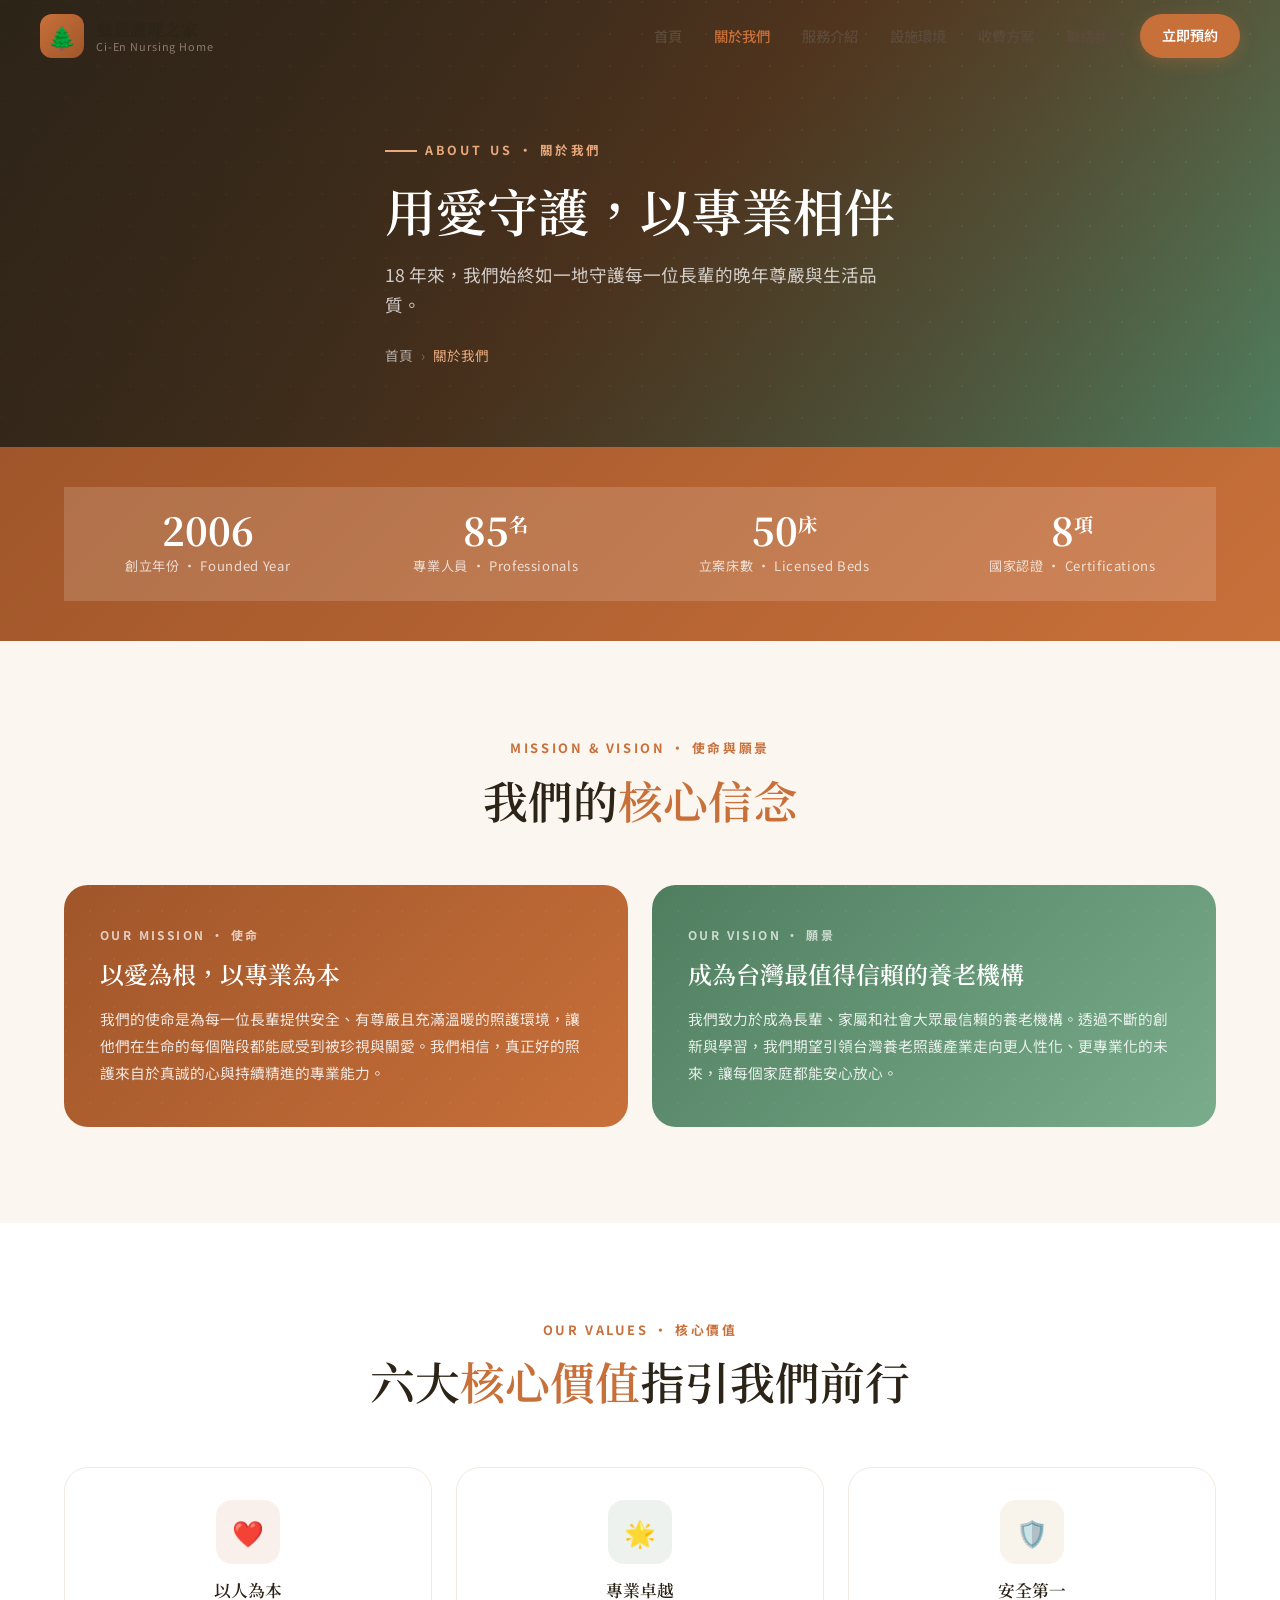
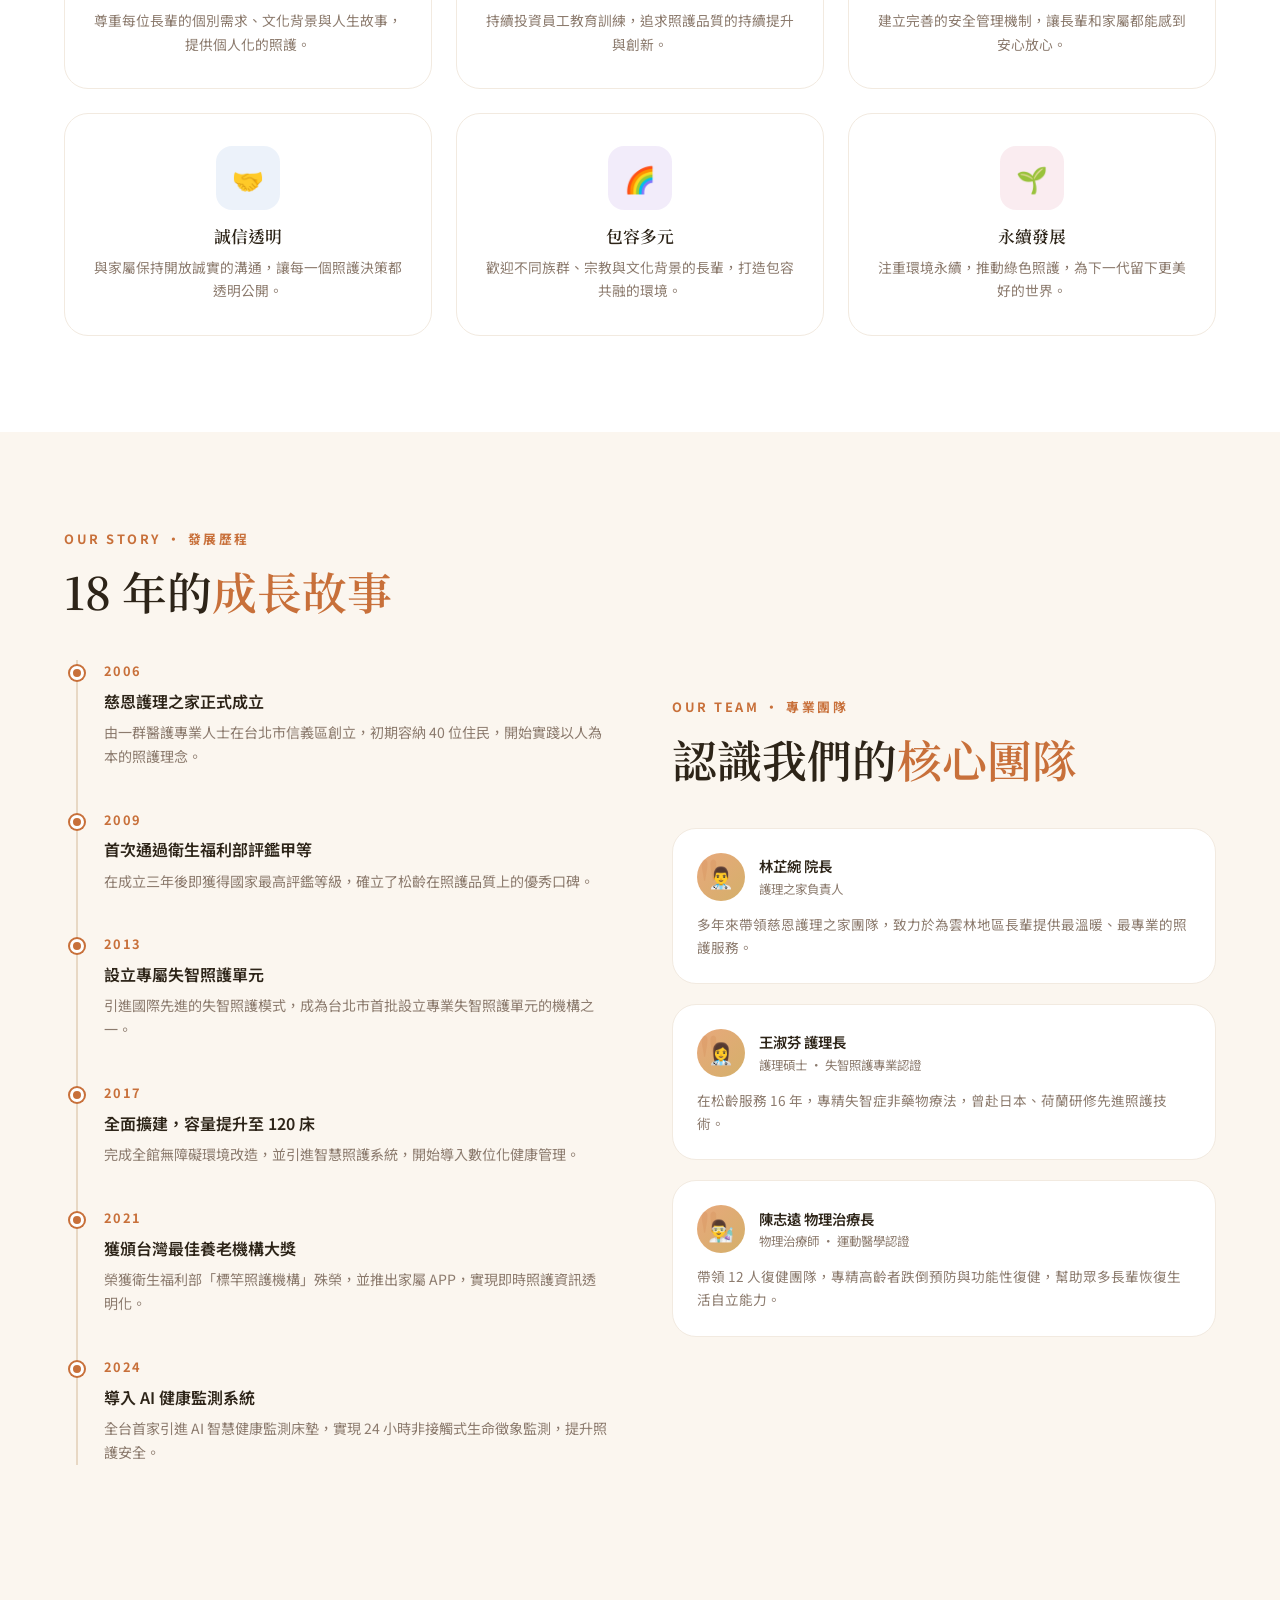
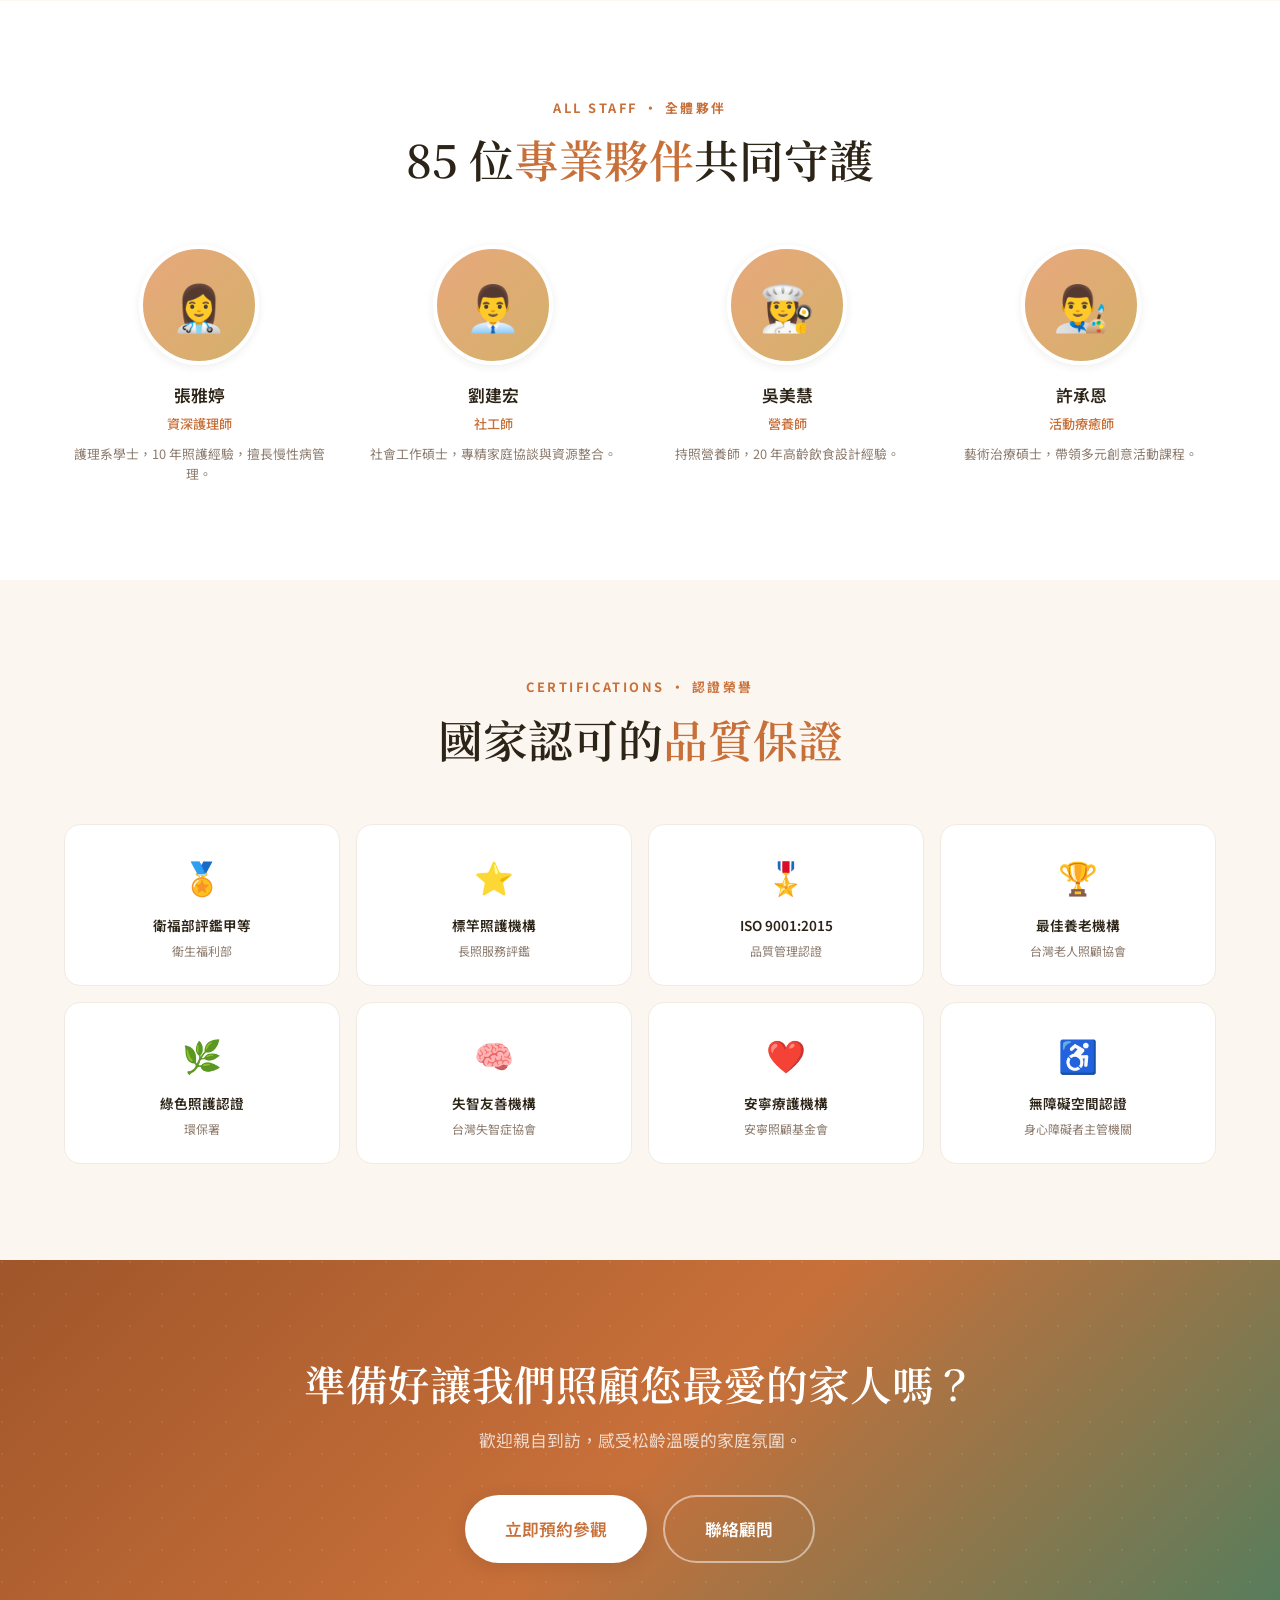
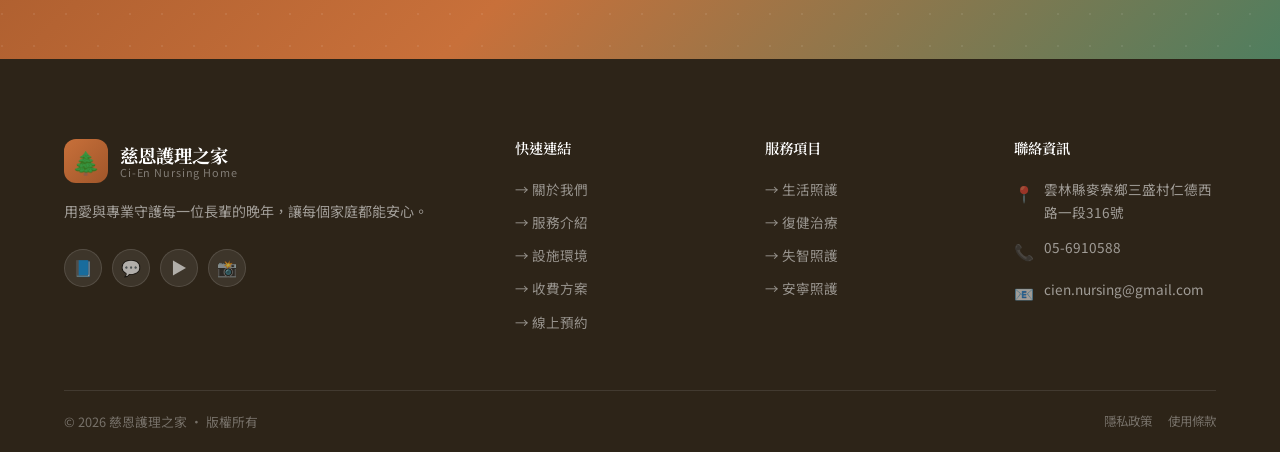
==== commit 71b0ca3f: "更新為雲林縣私立慈恩護理之家真實資訊（名稱、電話、地址、負責人）" ====
--- a/about.html
+++ b/about.html
@@ -3,7 +3,7 @@
 <head>
   <meta charset="UTF-8">
   <meta name="viewport" content="width=device-width, initial-scale=1.0">
-  <title>關於我們 | 松齡養老之家</title>
+  <title>關於我們 | 慈恩護理之家</title>
   <link rel="stylesheet" href="css/style.css">
   <style>
     .timeline { position: relative; padding-left: 40px; }
@@ -83,8 +83,8 @@
     <a href="index.html" class="nav-logo">
       <div class="nav-logo-icon">🌲</div>
       <div class="nav-logo-text">
-        <div class="nav-logo-zh">松齡養老之家</div>
-        <div class="nav-logo-en">Pine Age Care Home</div>
+        <div class="nav-logo-zh">慈恩護理之家</div>
+        <div class="nav-logo-en">Ci-En Nursing Home</div>
       </div>
     </a>
     <div class="nav-links" id="navLinks">
@@ -130,8 +130,8 @@
         <div class="stat-label">專業人員 · Professionals</div>
       </div>
       <div class="stat-item reveal delay-2">
-        <div class="stat-number"><span data-count="320">0</span><sup>+</sup></div>
-        <div class="stat-label">照護人數 · Residents</div>
+        <div class="stat-number"><span data-count="50">0</span><sup>床</sup></div>
+        <div class="stat-label">立案床數 · Licensed Beds</div>
       </div>
       <div class="stat-item reveal delay-3">
         <div class="stat-number"><span data-count="8">0</span><sup>項</sup></div>
@@ -215,7 +215,7 @@
         <div class="timeline">
           <div class="timeline-item">
             <div class="timeline-year">2006</div>
-            <div class="timeline-title">松齡養老之家正式成立</div>
+            <div class="timeline-title">慈恩護理之家正式成立</div>
             <div class="timeline-desc">由一群醫護專業人士在台北市信義區創立，初期容納 40 位住民，開始實踐以人為本的照護理念。</div>
           </div>
           <div class="timeline-item">
@@ -254,11 +254,11 @@
             <div class="testimonial-author" style="margin-bottom:12px;">
               <div class="testimonial-avatar">👨‍⚕️</div>
               <div>
-                <div class="testimonial-name">林明德 院長</div>
-                <div class="testimonial-role">醫學博士 · 老年醫學專科</div>
+                <div class="testimonial-name">林芷綩 院長</div>
+                <div class="testimonial-role">護理之家負責人</div>
               </div>
             </div>
-            <p style="font-size:.85rem;color:var(--text-light);line-height:1.7;">台大醫學院老年醫學科出身，擁有 25 年臨床經驗，致力於推動台灣養老照護現代化。</p>
+            <p style="font-size:.85rem;color:var(--text-light);line-height:1.7;">多年來帶領慈恩護理之家團隊，致力於為雲林地區長輩提供最溫暖、最專業的照護服務。</p>
           </div>
           <div class="testimonial-card" style="padding:24px;">
             <div class="testimonial-author" style="margin-bottom:12px;">
@@ -394,8 +394,8 @@
         <div class="nav-logo" style="margin-bottom:16px;">
           <div class="nav-logo-icon">🌲</div>
           <div class="nav-logo-text">
-            <div class="nav-logo-zh">松齡養老之家</div>
-            <div class="nav-logo-en">Pine Age Care Home</div>
+            <div class="nav-logo-zh">慈恩護理之家</div>
+            <div class="nav-logo-en">Ci-En Nursing Home</div>
           </div>
         </div>
         <p class="footer-desc">用愛與專業守護每一位長輩的晚年，讓每個家庭都能安心。</p>
@@ -427,13 +427,13 @@
       </div>
       <div class="footer-col">
         <h4>聯絡資訊</h4>
-        <div class="footer-contact-item"><span class="footer-contact-icon">📍</span><span>台北市信義區松仁路 100 號</span></div>
-        <div class="footer-contact-item"><span class="footer-contact-icon">📞</span><span>(02) 2345-6789</span></div>
-        <div class="footer-contact-item"><span class="footer-contact-icon">📧</span><span>care@pineage.com.tw</span></div>
+        <div class="footer-contact-item"><span class="footer-contact-icon">📍</span><span>雲林縣麥寮鄉三盛村仁德西路一段316號</span></div>
+        <div class="footer-contact-item"><span class="footer-contact-icon">📞</span><span>05-6910588</span></div>
+        <div class="footer-contact-item"><span class="footer-contact-icon">📧</span><span>cien.nursing@gmail.com</span></div>
       </div>
     </div>
     <div class="footer-bottom">
-      <div class="footer-copy">© 2026 松齡養老之家 · 版權所有</div>
+      <div class="footer-copy">© 2026 慈恩護理之家 · 版權所有</div>
       <div class="footer-legal"><a href="#">隱私政策</a><a href="#">使用條款</a></div>
     </div>
   </div>
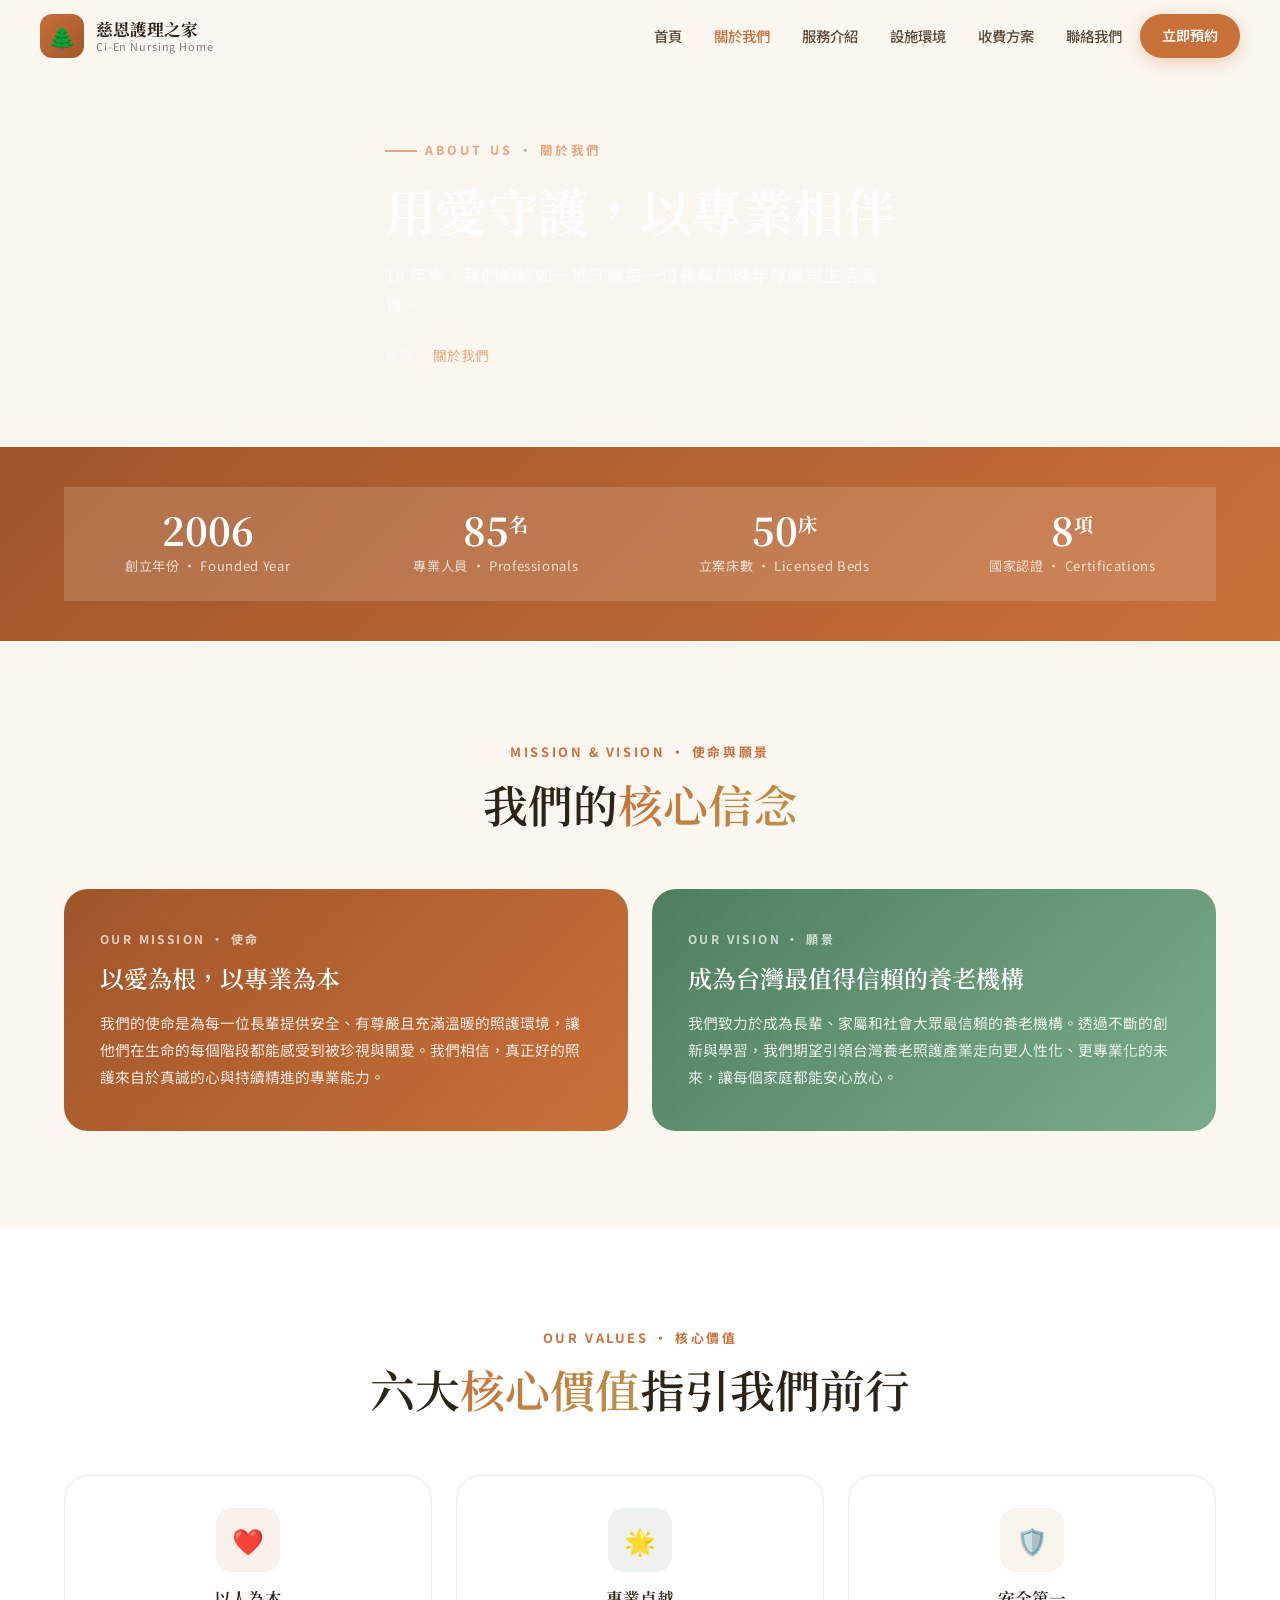
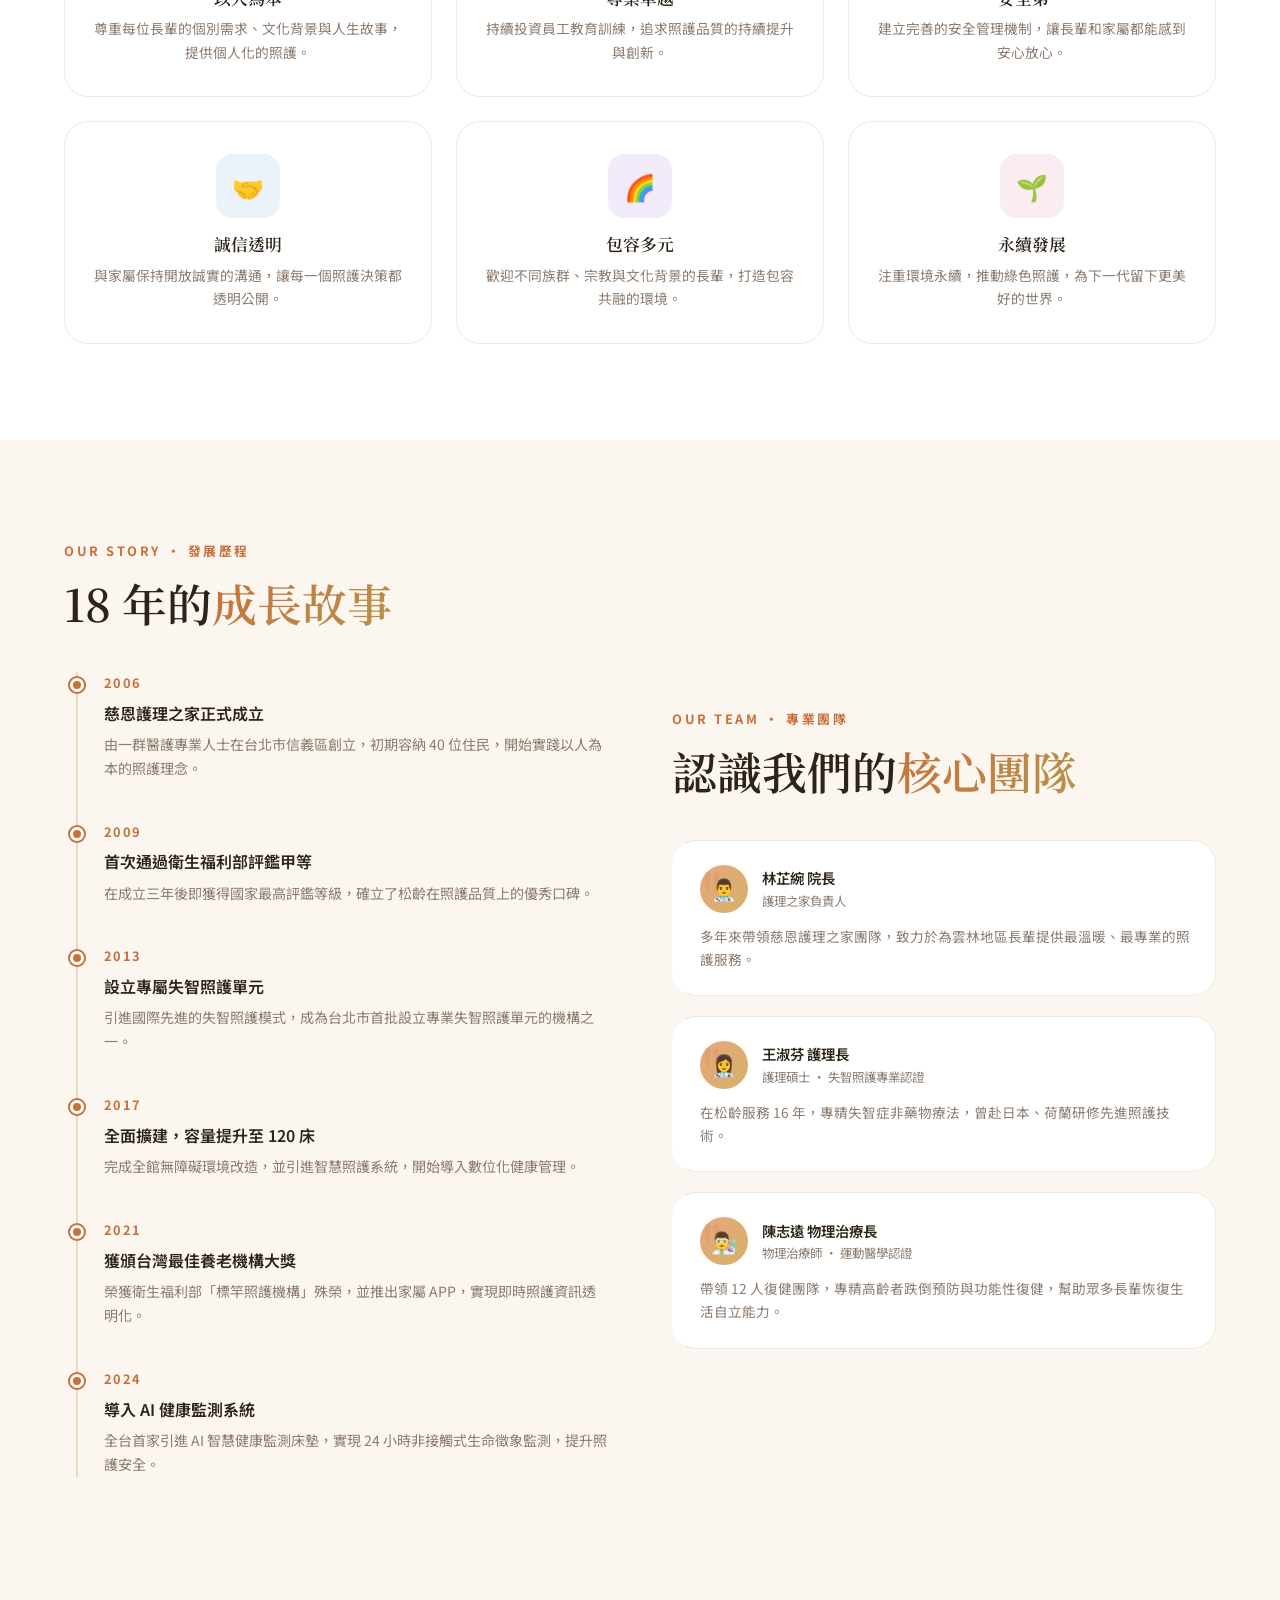
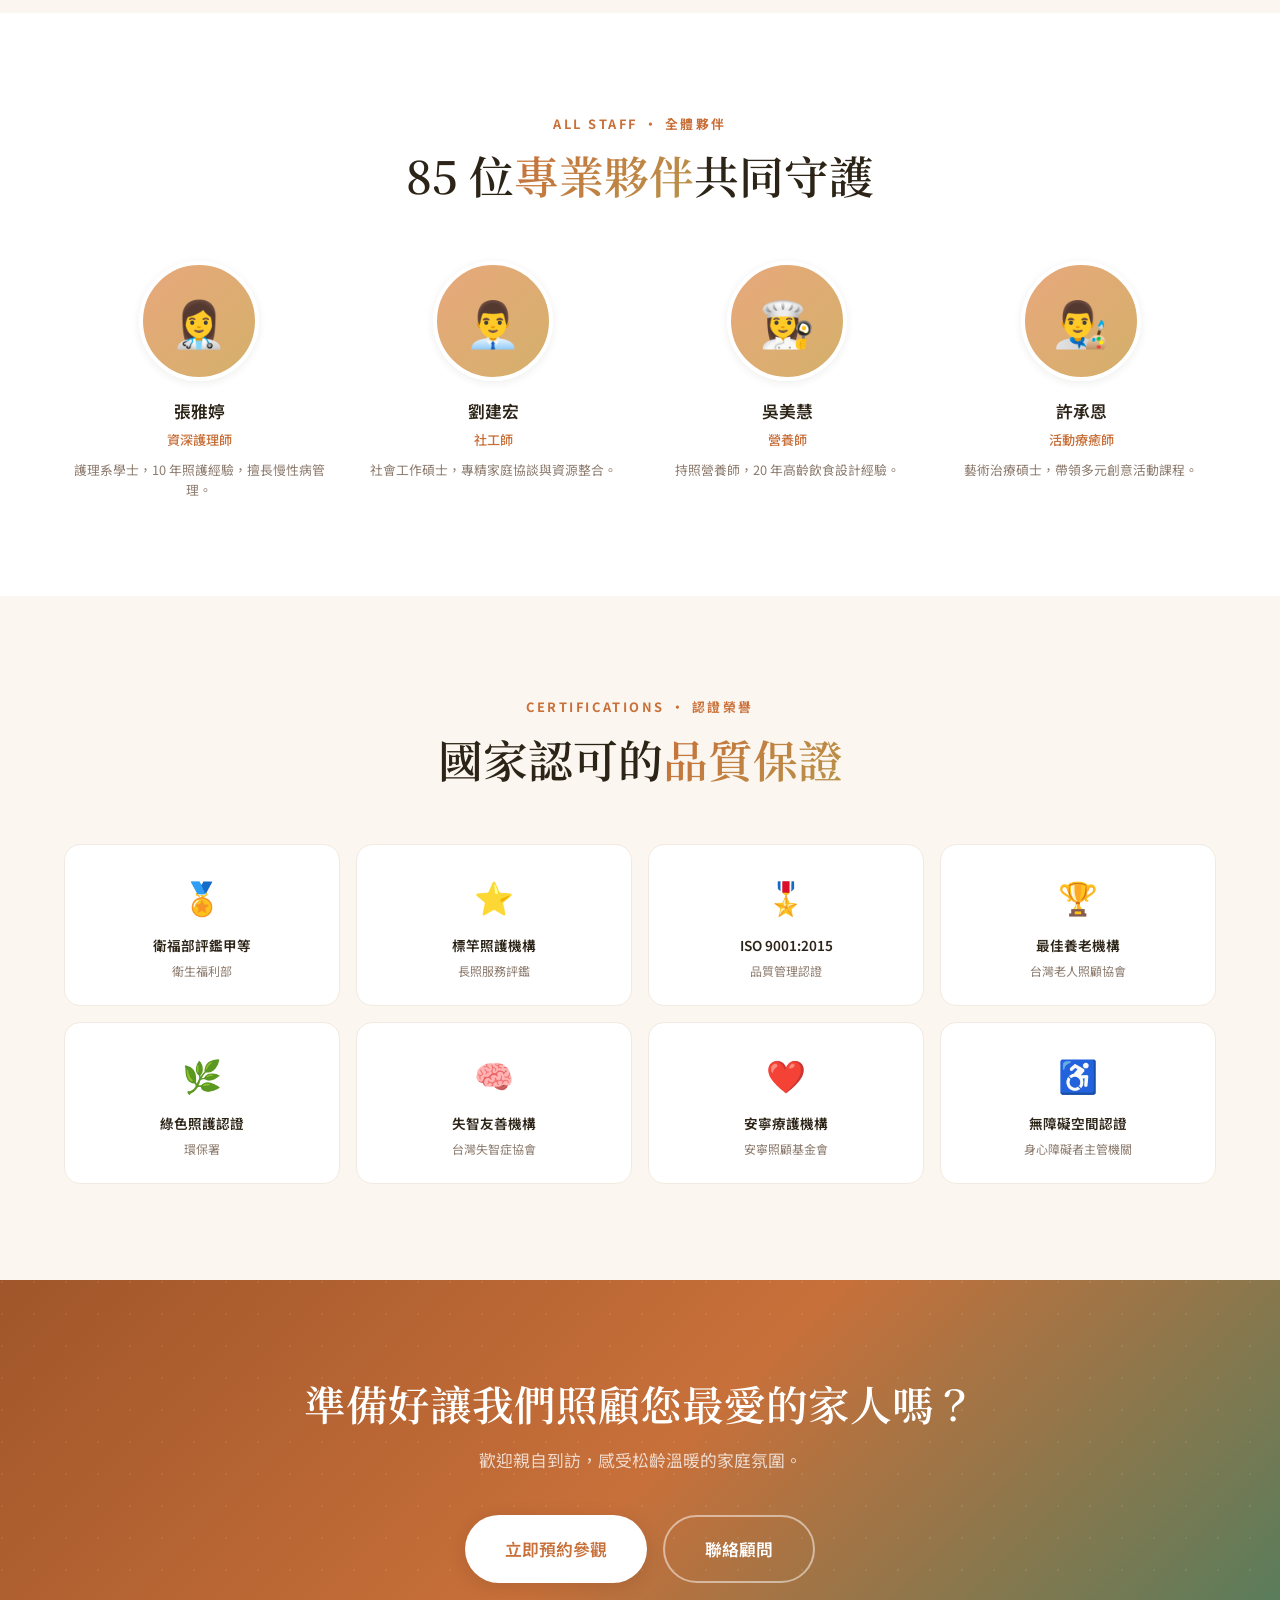
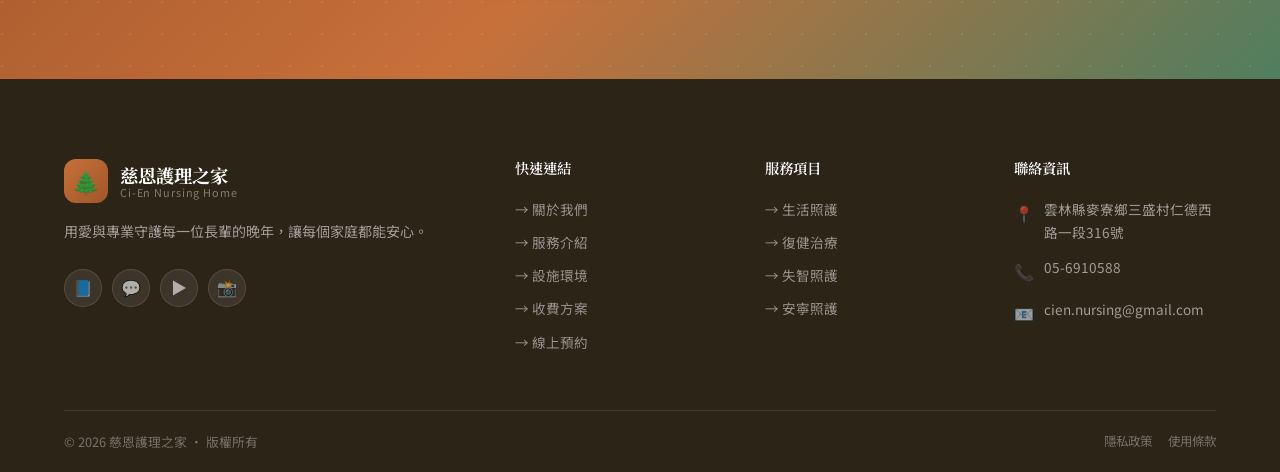
==== commit 953ccbea: "全面視覺升級：Unsplash 真實照片、Font Awesome 強化、CSS 動效升級 - 首頁 Hero：換用 Unsplash 真實護理照片 (photo-1559839734) - 6 張服" ====
--- a/about.html
+++ b/about.html
@@ -5,6 +5,7 @@
   <meta name="viewport" content="width=device-width, initial-scale=1.0">
   <title>關於我們 | 慈恩護理之家</title>
   <link rel="stylesheet" href="css/style.css">
+  <link rel="stylesheet" href="https://cdnjs.cloudflare.com/ajax/libs/font-awesome/6.5.0/css/all.min.css">
   <style>
     .timeline { position: relative; padding-left: 40px; }
     .timeline::before { content:''; position:absolute; left:12px; top:0; bottom:0; width:2px; background:var(--border); }
@@ -102,7 +103,7 @@
 
 <!-- Hero -->
 <section class="page-hero">
-  <div class="page-hero-bg"></div>
+  <div class="page-hero-bg" style="background-image:linear-gradient(135deg,rgba(45,36,24,.88) 0%,rgba(92,58,32,.78) 50%,rgba(79,126,95,.70) 100%),url('https://images.unsplash.com/photo-1559839734-2b71ea197ec2?auto=format&fit=crop&w=1600&h=600&q=80');background-size:cover;background-position:center top;"></div>
   <div class="page-hero-pattern"></div>
   <div class="page-hero-overlay"></div>
   <div class="container page-hero-content">
--- a/css/style.css
+++ b/css/style.css
@@ -2,6 +2,7 @@
    全局樣式 / Global Styles
    ============================================= */
 @import url('https://fonts.googleapis.com/css2?family=Noto+Serif+TC:wght@300;400;500;600;700&family=Noto+Sans+TC:wght@300;400;500;700&family=Playfair+Display:ital,wght@0,400;0,700;1,400&display=swap');
+@import url('https://cdnjs.cloudflare.com/ajax/libs/font-awesome/6.5.0/css/all.min.css');
 
 :root {
   --primary:        #C8703A;
@@ -99,6 +100,12 @@
 }
 
 .navbar.transparent { background: transparent; }
+
+/* Logo 在透明 navbar 時顯示白色 */
+.navbar.transparent .nav-logo-zh { color: #fff; }
+.navbar.transparent .nav-logo-en { color: rgba(255,255,255,.65); }
+.navbar.transparent .nav-link     { color: rgba(255,255,255,.85); }
+.navbar.transparent .nav-link:hover { color: #fff; background: rgba(255,255,255,.1); }
 .navbar.scrolled {
   background: rgba(255,249,244,.97);
   backdrop-filter: blur(12px);
@@ -1240,6 +1247,201 @@
 .footer-legal a:hover { color: var(--primary-light); }
 
 /* =============================================
+   Premium Visual Enhancements
+   ============================================= */
+
+/* Gradient text for section titles */
+.section-title span {
+  color: var(--primary);
+  background: linear-gradient(135deg, var(--primary) 0%, var(--gold) 100%);
+  -webkit-background-clip: text;
+  -webkit-text-fill-color: transparent;
+  background-clip: text;
+}
+
+/* Shimmer animation for highlight text */
+@keyframes shimmer {
+  0%   { background-position: -200% center; }
+  100% { background-position: 200% center; }
+}
+
+.shimmer-text {
+  background: linear-gradient(90deg,
+    var(--primary) 0%,
+    var(--gold-light) 40%,
+    var(--primary-light) 50%,
+    var(--gold) 60%,
+    var(--primary) 100%
+  );
+  background-size: 200% auto;
+  -webkit-background-clip: text;
+  -webkit-text-fill-color: transparent;
+  background-clip: text;
+  animation: shimmer 3s linear infinite;
+}
+
+/* Enhanced card glow on hover */
+.card:hover {
+  transform: translateY(-6px);
+  box-shadow: 0 20px 60px rgba(200,112,58,.15), 0 0 0 1px rgba(200,112,58,.08);
+}
+
+/* Service card: stronger gradient overlay */
+.service-preview-card::before {
+  background: linear-gradient(
+    to top,
+    rgba(30,20,10,.92) 0%,
+    rgba(30,20,10,.55) 45%,
+    rgba(30,20,10,.10) 75%,
+    transparent 100%
+  );
+}
+
+/* Floating ring decoration for feature cards */
+.feature-card {
+  position: relative;
+  overflow: hidden;
+}
+.feature-card::after {
+  content: '';
+  position: absolute;
+  bottom: -40px; right: -40px;
+  width: 120px; height: 120px;
+  border-radius: 50%;
+  border: 2px solid rgba(200,112,58,.07);
+  pointer-events: none;
+  transition: var(--transition);
+}
+.feature-card:hover::after {
+  transform: scale(1.3);
+  border-color: rgba(200,112,58,.12);
+}
+
+/* Card icon animated background glow */
+.card-icon { transition: var(--transition); }
+.card:hover .card-icon { transform: scale(1.1) rotate(-4deg); }
+
+/* Section label animated underline */
+.section-label {
+  position: relative;
+  display: inline-block;
+}
+
+/* Testimonial card: subtle left border accent */
+.testimonial-card {
+  border-left: 4px solid transparent;
+  transition: var(--transition);
+}
+.testimonial-card:hover {
+  border-left-color: var(--primary);
+  transform: translateY(-4px);
+  box-shadow: var(--shadow-md);
+}
+
+/* News card: image overlay on hover */
+.news-thumb { position: relative; overflow: hidden; }
+.news-thumb::after {
+  content: '';
+  position: absolute;
+  inset: 0;
+  background: rgba(200,112,58,.12);
+  opacity: 0;
+  transition: opacity .4s ease;
+  pointer-events: none;
+}
+.news-card:hover .news-thumb::after { opacity: 1; }
+
+/* Smooth image scale on all service cards */
+.service-preview-card .service-card-img {
+  transition: transform .7s cubic-bezier(.25,.46,.45,.94);
+}
+.service-preview-card:hover .service-card-img {
+  transform: scale(1.1);
+}
+
+/* Stats bar: individual item hover */
+.stat-item {
+  transition: var(--transition);
+  cursor: default;
+}
+.stat-item:hover {
+  background: rgba(255,255,255,.06);
+}
+.stat-item:hover .stat-number { transform: scale(1.05); }
+.stat-number { transition: var(--transition); }
+
+/* About visual: image hover zoom */
+.about-img img { transition: transform .6s cubic-bezier(.25,.46,.45,.94); }
+.about-img:hover img { transform: scale(1.04); }
+
+/* Partners strip: logo hover lift */
+.partner-logo {
+  padding: 10px 16px;
+  border-radius: var(--radius-sm);
+  transition: var(--transition);
+}
+.partner-logo:hover {
+  opacity: 1;
+  color: var(--primary);
+  background: rgba(200,112,58,.06);
+  transform: translateY(-2px);
+}
+
+/* CTA section: animated gradient */
+.cta-section {
+  background-size: 200% 200%;
+  animation: cta-gradient 8s ease infinite;
+}
+@keyframes cta-gradient {
+  0%   { background-position: 0% 50%; }
+  50%  { background-position: 100% 50%; }
+  100% { background-position: 0% 50%; }
+}
+
+/* Glass-morphism floating hero cards: enhanced */
+.float-card {
+  transition: var(--transition);
+}
+.float-card:hover {
+  background: rgba(255,255,255,.16);
+  border-color: rgba(255,255,255,.25);
+  transform: translateY(-6px);
+}
+
+/* Hero trust items: icon pulse */
+.hero-trust-item {
+  transition: var(--transition);
+  padding: 6px 12px;
+  border-radius: var(--radius-xl);
+}
+.hero-trust-item:hover {
+  background: rgba(255,255,255,.08);
+  transform: translateY(-2px);
+}
+
+/* Page hero: photo background support */
+.page-hero-img {
+  position: absolute;
+  inset: 0;
+  width: 100%; height: 100%;
+  object-fit: cover;
+  z-index: 0;
+}
+.page-hero-img-overlay {
+  position: absolute;
+  inset: 0;
+  background: linear-gradient(135deg,
+    rgba(45,36,24,.88) 0%,
+    rgba(45,36,24,.65) 50%,
+    rgba(79,126,95,.55) 100%);
+  z-index: 1;
+}
+.page-hero .page-hero-bg,
+.page-hero .page-hero-pattern,
+.page-hero .page-hero-overlay,
+.page-hero .page-hero-content { position: relative; z-index: 2; }
+
+/* =============================================
    Utility / Misc
    ============================================= */
 .tag {
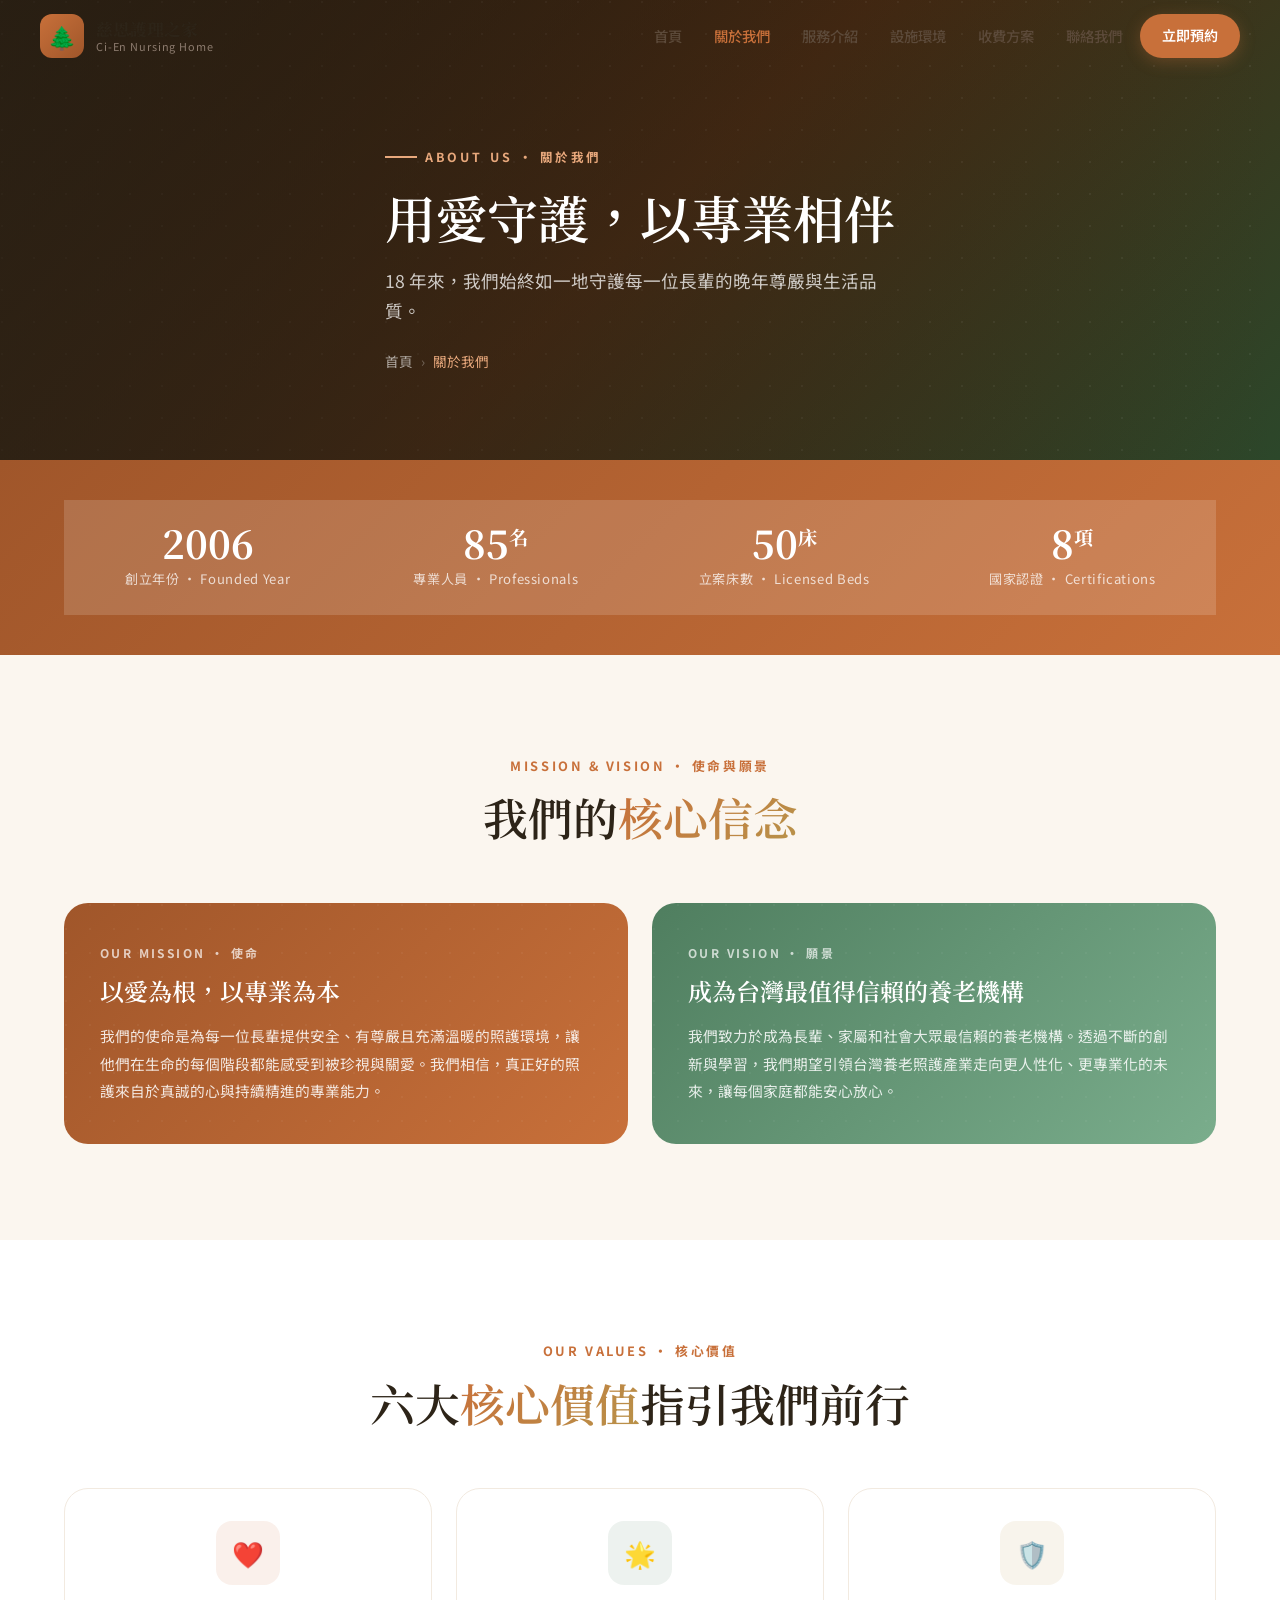
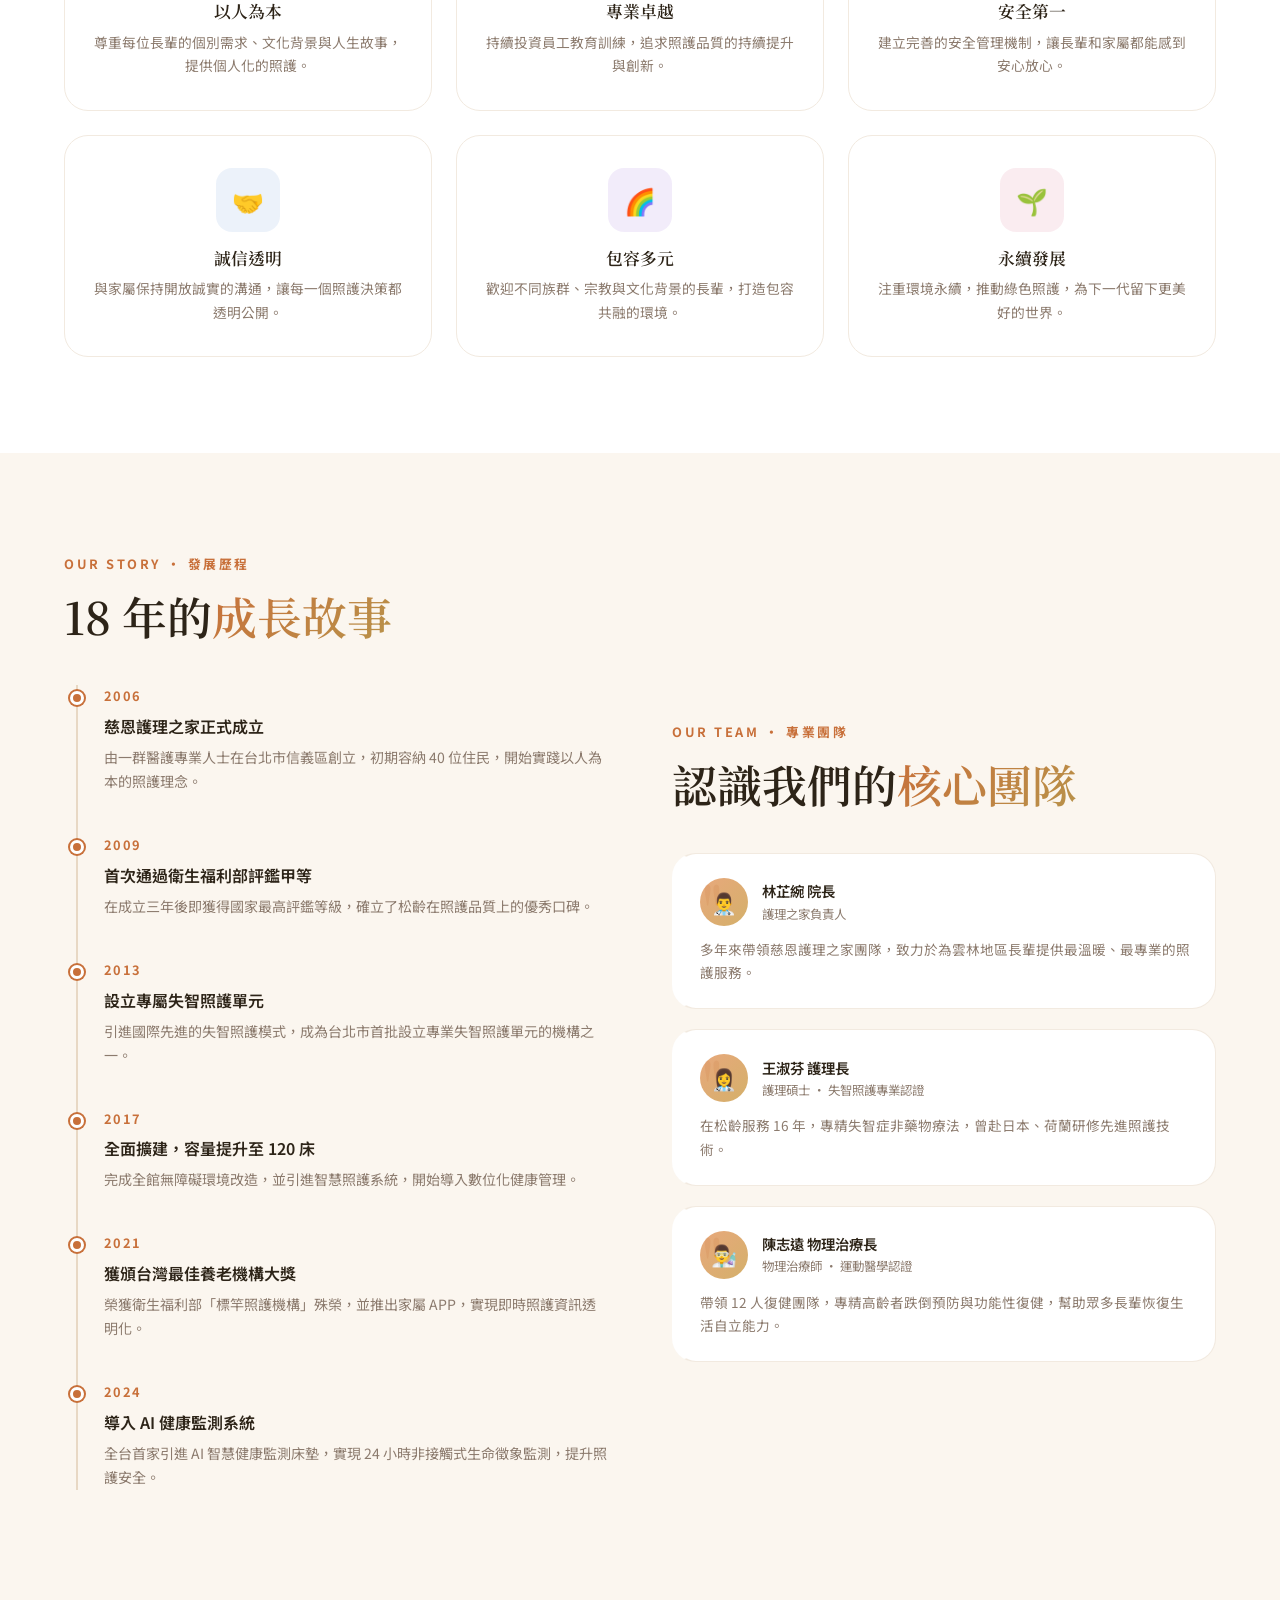
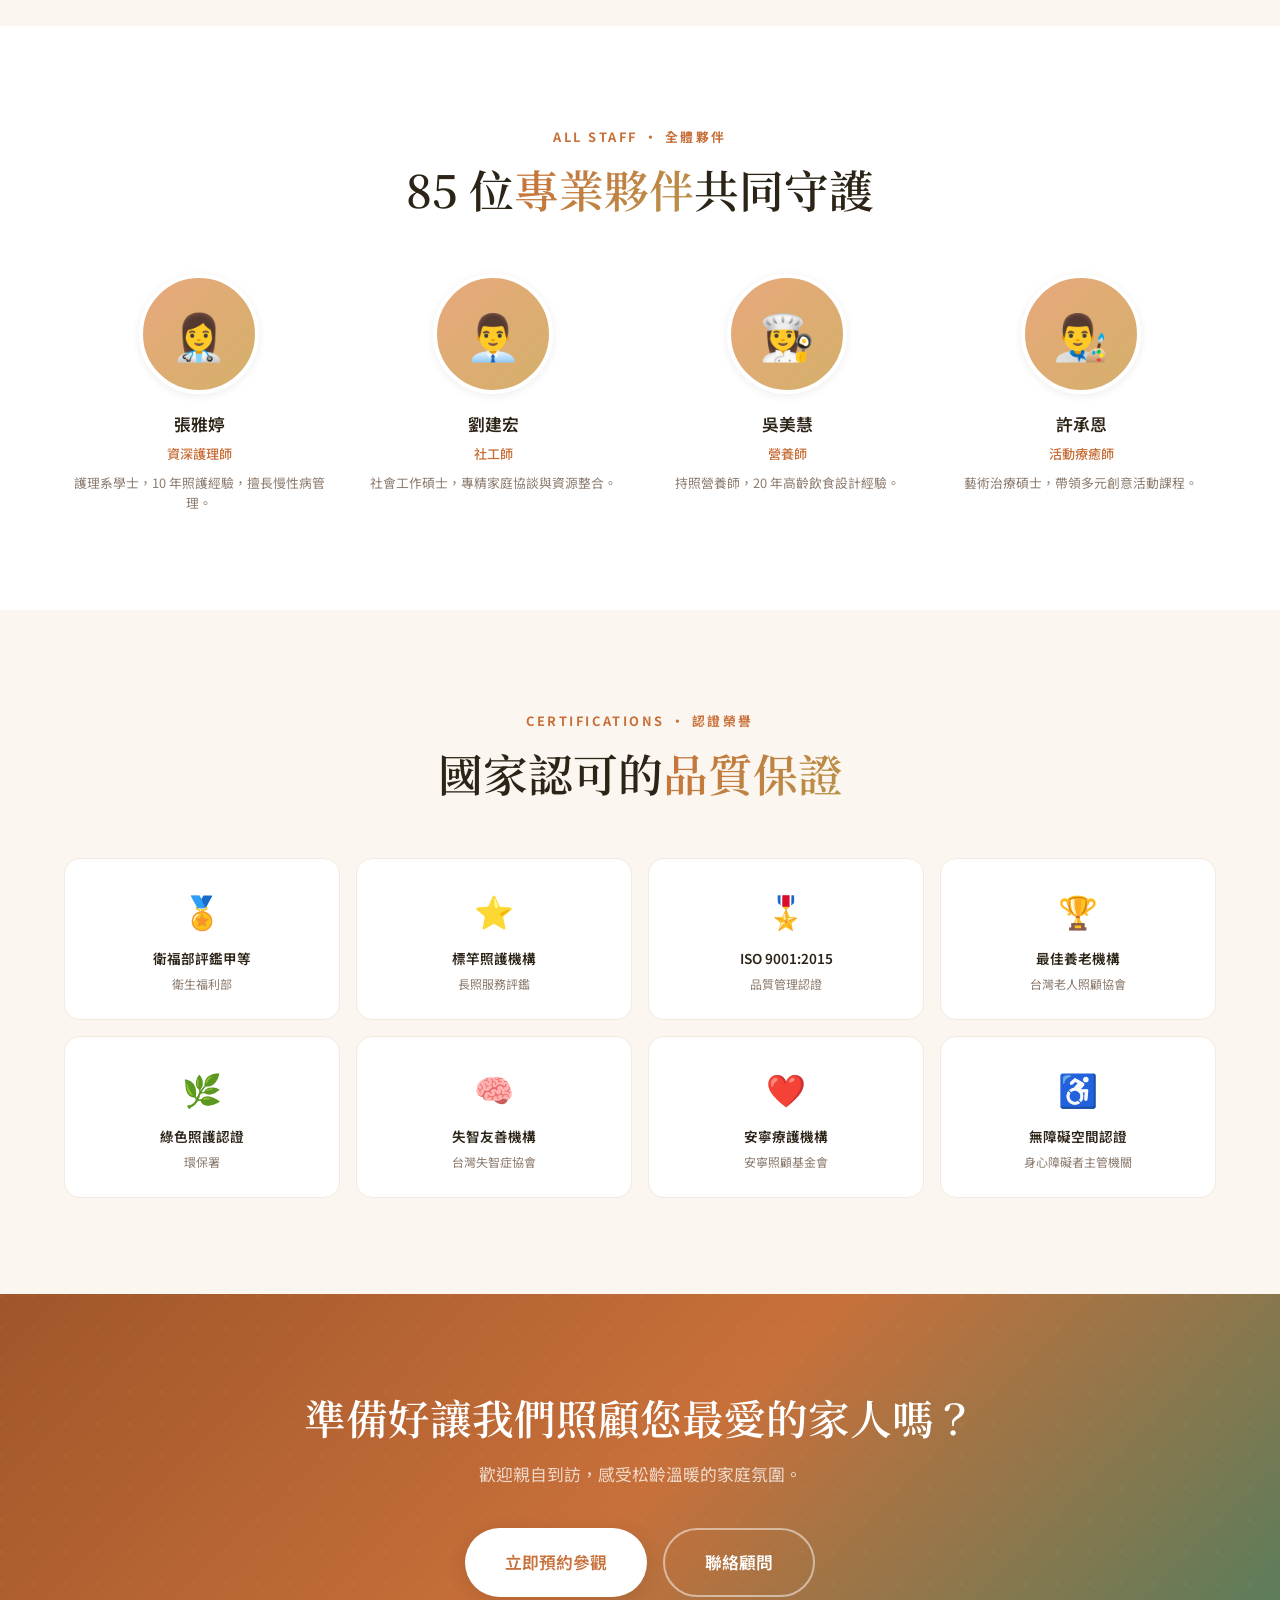
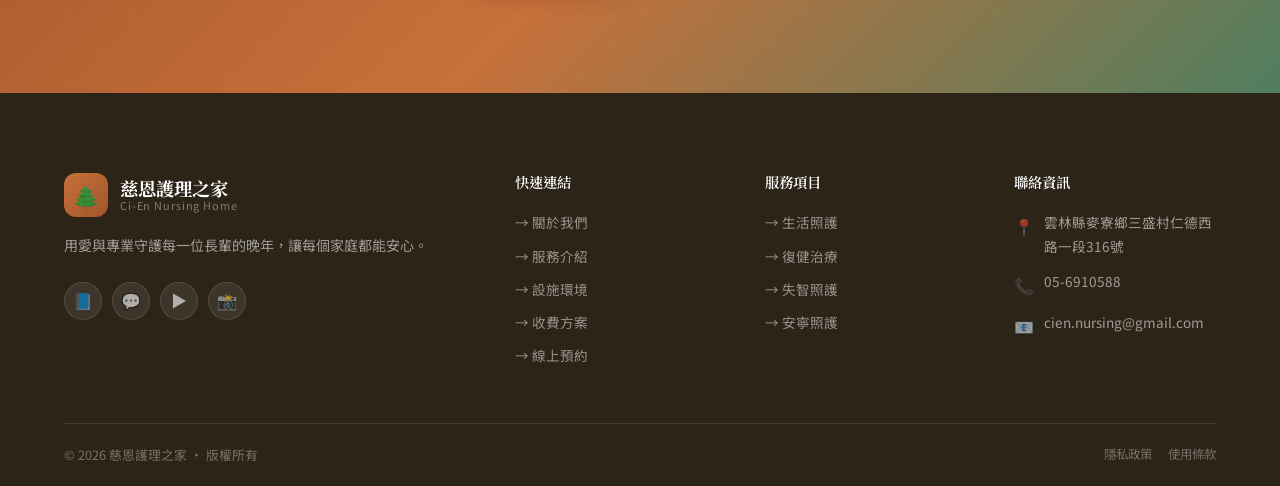
==== commit 2b1074a3: "修復內頁 Hero 背景不顯示問題 + 暖色調統一 根本原因：之前加的 CSS 強制覆蓋 position:relative 到 page-hero-bg， 導致 inset:0 失效，背景 div " ====
--- a/about.html
+++ b/about.html
@@ -103,7 +103,7 @@
 
 <!-- Hero -->
 <section class="page-hero">
-  <div class="page-hero-bg" style="background-image:linear-gradient(135deg,rgba(45,36,24,.88) 0%,rgba(92,58,32,.78) 50%,rgba(79,126,95,.70) 100%),url('https://images.unsplash.com/photo-1559839734-2b71ea197ec2?auto=format&fit=crop&w=1600&h=600&q=80');background-size:cover;background-position:center top;"></div>
+  <div class="page-hero-bg" style="background:linear-gradient(135deg,rgba(30,18,6,.90),rgba(80,45,18,.82),rgba(50,90,55,.75)) center/cover no-repeat,url('https://images.unsplash.com/photo-1559839734-2b71ea197ec2?auto=format&fit=crop&w=1600&h=700&q=85') center top/cover no-repeat;"></div>
   <div class="page-hero-pattern"></div>
   <div class="page-hero-overlay"></div>
   <div class="container page-hero-content">
--- a/css/style.css
+++ b/css/style.css
@@ -285,18 +285,20 @@
    Hero
    ============================================= */
 .page-hero {
-  min-height: 400px;
+  min-height: 460px;
   display: flex;
   align-items: center;
   position: relative;
   overflow: hidden;
   padding: 140px 0 80px;
+  background: #1a0f05; /* fallback if bg div fails */
 }
 
 .page-hero-bg {
   position: absolute;
   inset: 0;
-  background: linear-gradient(135deg, #2D2418 0%, #5C3A20 50%, #4F7E5F 100%);
+  /* Fallback gradient if photo doesn't load */
+  background: linear-gradient(135deg, #1e1208 0%, #5C3A20 50%, #2d5035 100%) center/cover no-repeat;
 }
 
 .page-hero-pattern {
@@ -1419,27 +1421,9 @@
   transform: translateY(-2px);
 }
 
-/* Page hero: photo background support */
-.page-hero-img {
-  position: absolute;
-  inset: 0;
-  width: 100%; height: 100%;
-  object-fit: cover;
-  z-index: 0;
-}
-.page-hero-img-overlay {
-  position: absolute;
-  inset: 0;
-  background: linear-gradient(135deg,
-    rgba(45,36,24,.88) 0%,
-    rgba(45,36,24,.65) 50%,
-    rgba(79,126,95,.55) 100%);
-  z-index: 1;
-}
-.page-hero .page-hero-bg,
-.page-hero .page-hero-pattern,
-.page-hero .page-hero-overlay,
-.page-hero .page-hero-content { position: relative; z-index: 2; }
+/* Page hero: ensure absolute children render correctly (DO NOT change position here) */
+/* .page-hero-bg, .page-hero-pattern, .page-hero-overlay are already position:absolute in base CSS */
+/* .page-hero-content is already position:relative z-index:1 in base CSS */
 
 /* =============================================
    Utility / Misc
